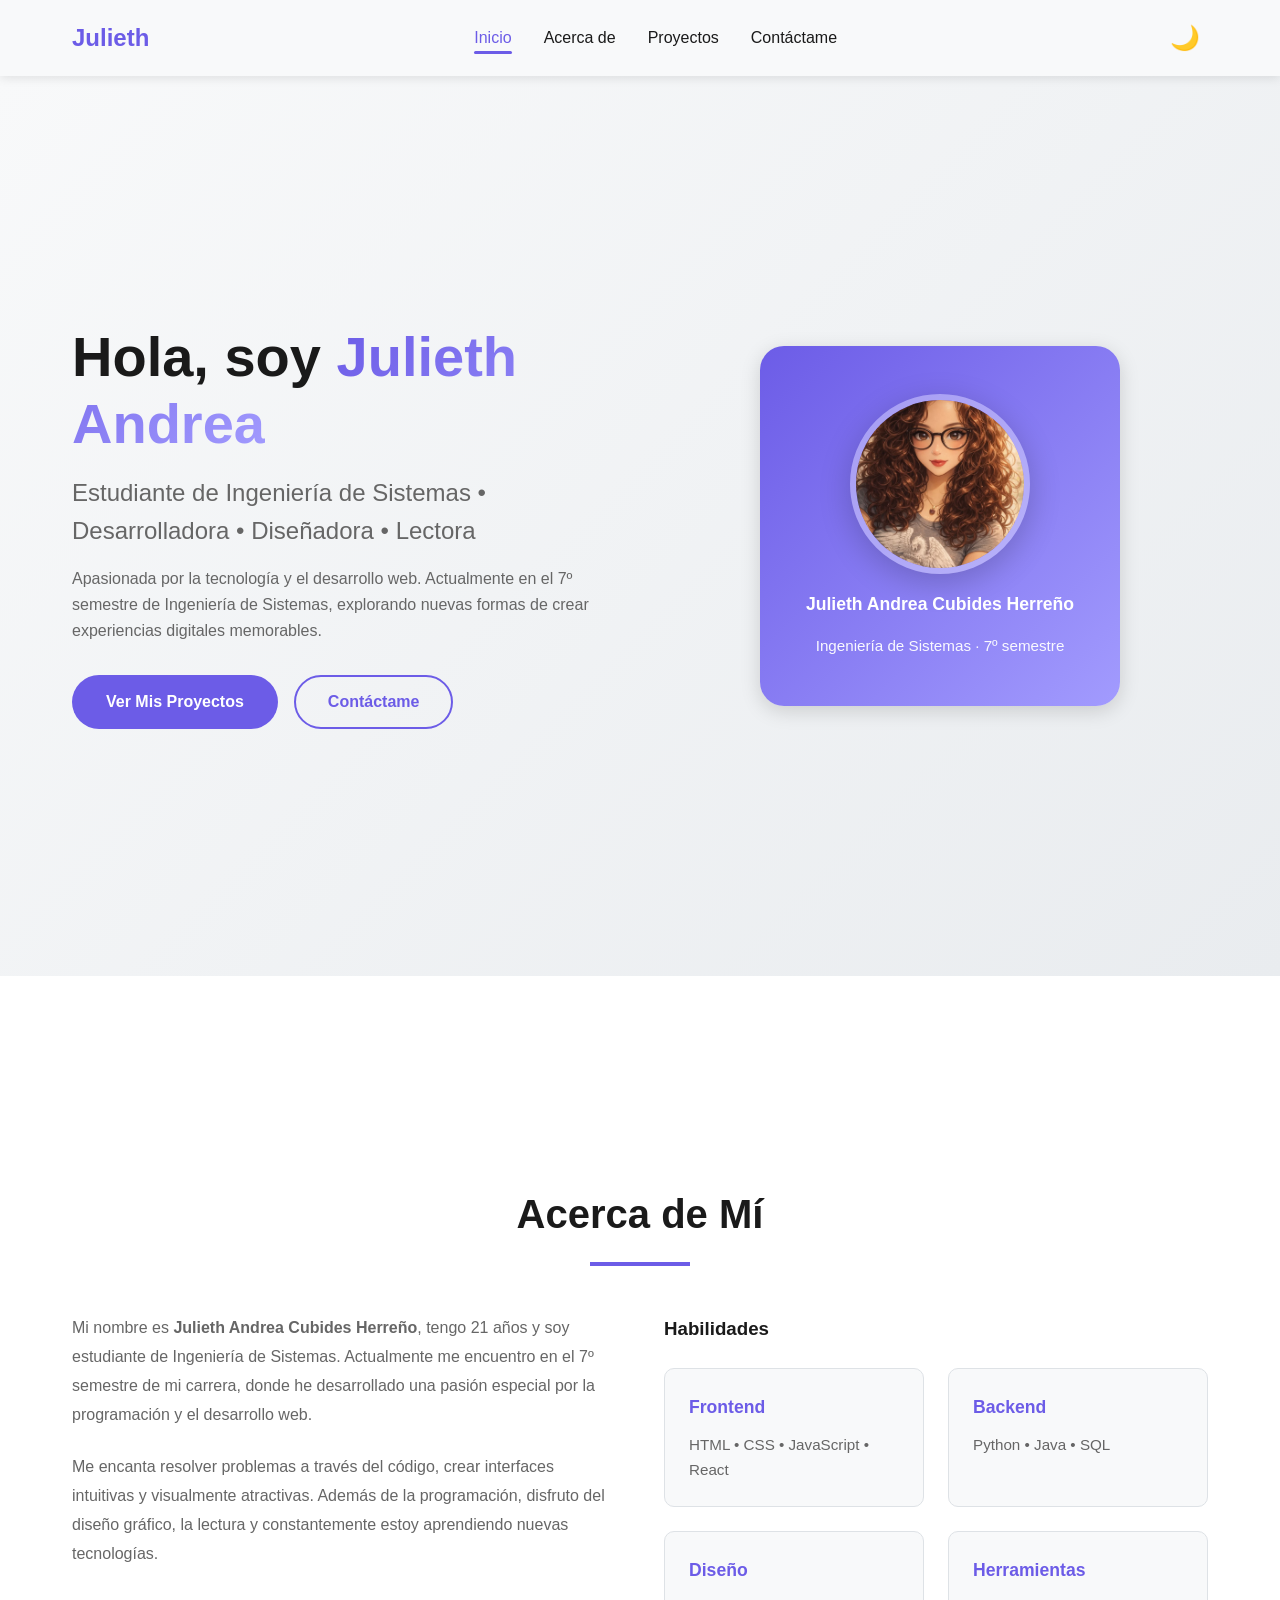
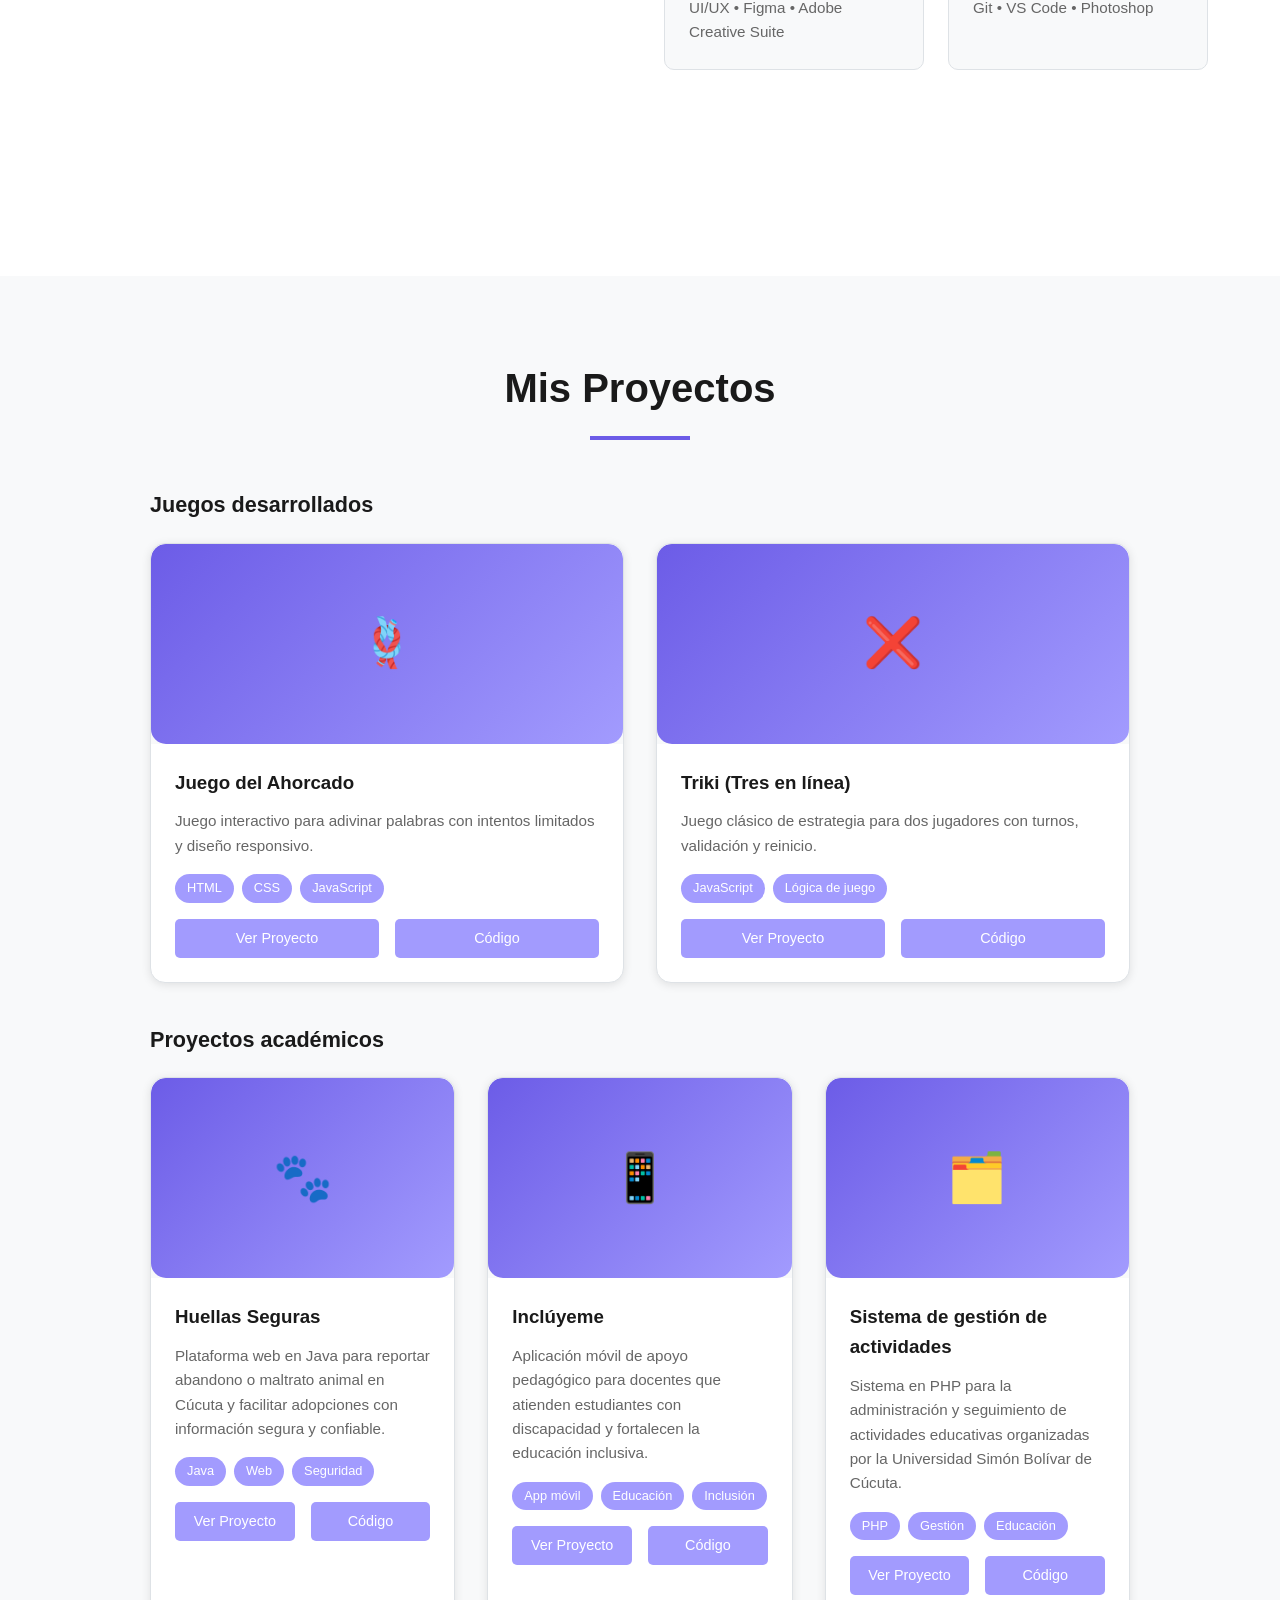
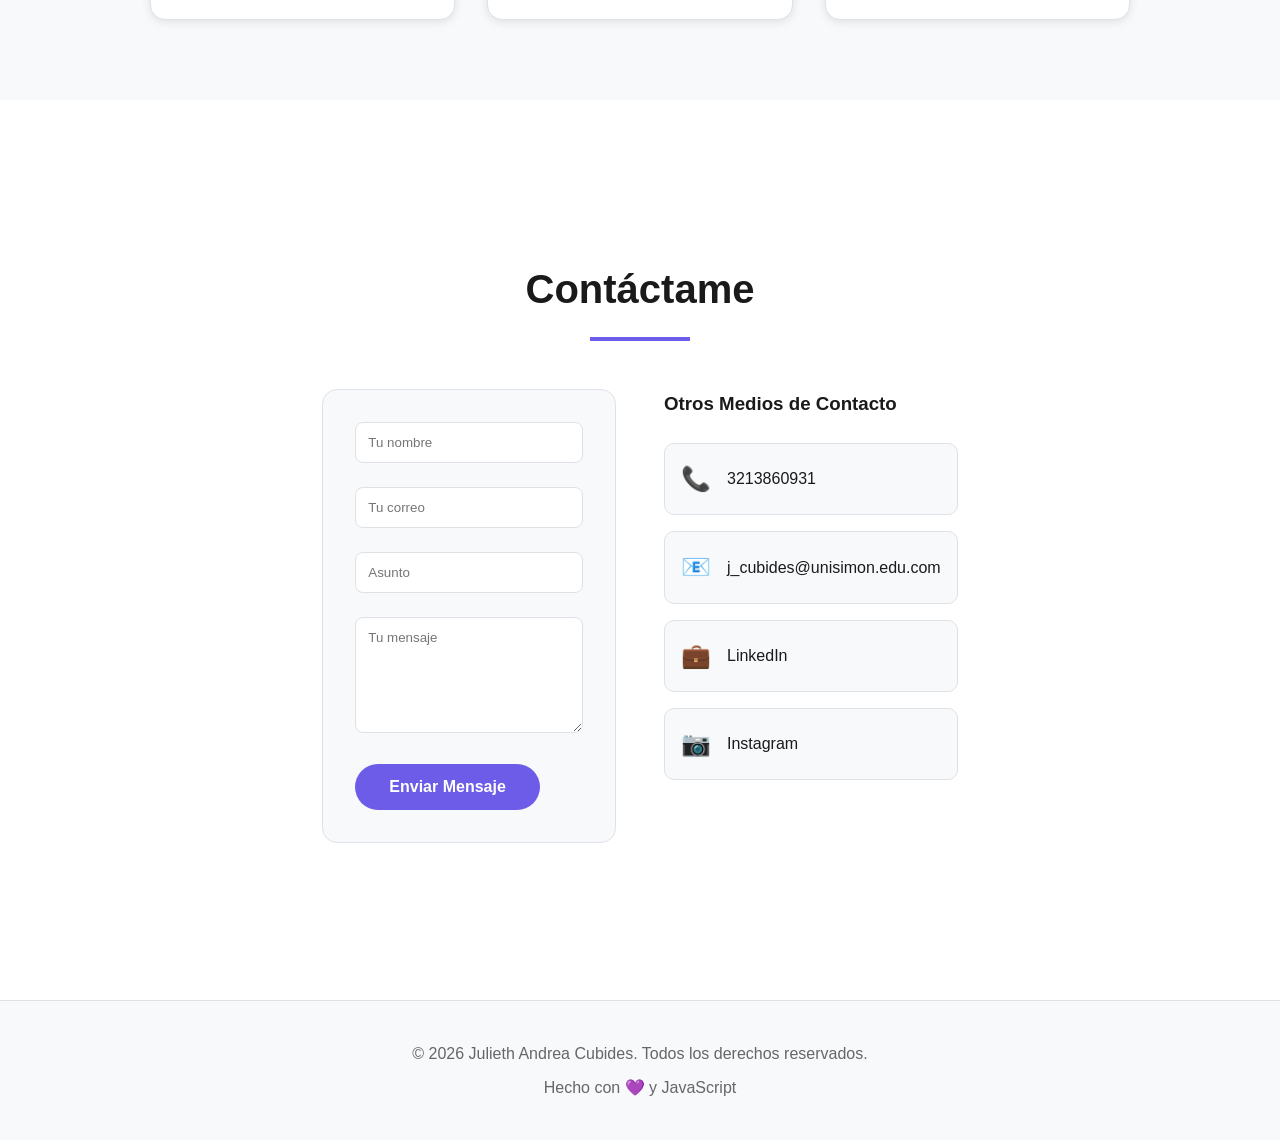
==== index.html @ 0186a86f "Primer commit: Portfolio Julieth Andrea Cubides" ====
<!DOCTYPE html>
<html lang="es">
<head>
    <meta charset="UTF-8">
    <meta name="viewport" content="width=device-width, initial-scale=1.0">
    <title>Julieth Andrea Cubides - Ingeniería de Sistemas</title>
    <link rel="stylesheet" href="css/styles.css">
</head>
<body>
    <!-- Navbar -->
    <nav class="navbar">
        <div class="nav-container">
            <div class="nav-brand">Julieth</div>
            <ul class="nav-menu">
                <li><a href="#home" class="nav-link active" data-section="home">Inicio</a></li>
                <li><a href="#about" class="nav-link" data-section="about">Acerca de</a></li>
                <li><a href="#projects" class="nav-link" data-section="projects">Proyectos</a></li>
                <li><a href="#contact" class="nav-link" data-section="contact">Contáctame</a></li>
            </ul>
            <button class="theme-toggle" id="themeToggle" title="Cambiar tema">
                <span class="theme-icon">🌙</span>
            </button>
            <button class="hamburger" id="hamburger">
                <span></span>
                <span></span>
                <span></span>
            </button>
        </div>
    </nav>

    <!-- Home Section -->
    <section id="home" class="section hero">
        <div class="container">
            <div class="hero-content">
                <div class="hero-text">
                    <h1 class="hero-title">Hola, soy <span class="highlight">Julieth Andrea</span></h1>
                    <p class="hero-subtitle">Estudiante de Ingeniería de Sistemas • Desarrolladora • Diseñadora • Lectora</p>
                    <p class="hero-description">
                        Apasionada por la tecnología y el desarrollo web. Actualmente en el 7º semestre de Ingeniería de Sistemas, 
                        explorando nuevas formas de crear experiencias digitales memorables.
                    </p>
                    <div class="hero-buttons">
                        <a href="#projects" class="btn btn-primary">Ver Mis Proyectos</a>
                        <a href="#contact" class="btn btn-secondary">Contáctame</a>
                    </div>
                </div>
                <div class="hero-image">
                    <div class="profile-card">
                        <img src="assets/profile.jpeg" alt="Julieth Andrea Cubides" class="profile-photo">
                        <p class="profile-name">Julieth Andrea Cubides Herreño</p>
                        <p class="profile-role">Ingeniería de Sistemas · 7º semestre</p>
                    </div>
                </div>
            </div>
        </div>
    </section>

    <!-- About Section -->
    <section id="about" class="section about">
        <div class="container">
            <h2 class="section-title">Acerca de Mí</h2>
            <div class="about-content">
                <div class="about-text">
                    <p>
                        Mi nombre es <strong>Julieth Andrea Cubides Herreño</strong>, tengo 21 años y soy estudiante 
                        de Ingeniería de Sistemas. Actualmente me encuentro en el 7º semestre de mi carrera, 
                        donde he desarrollado una pasión especial por la programación y el desarrollo web.
                    </p>
                    <p>
                        Me encanta resolver problemas a través del código, crear interfaces intuitivas y visualmente 
                        atractivas. Además de la programación, disfruto del diseño gráfico, la lectura y constantemente 
                        estoy aprendiendo nuevas tecnologías.
                    </p>
                </div>
                <div class="skills">
                    <h3>Habilidades</h3>
                    <div class="skills-grid">
                        <div class="skill-card">
                            <h4>Frontend</h4>
                            <p>HTML • CSS • JavaScript • React</p>
                        </div>
                        <div class="skill-card">
                            <h4>Backend</h4>
                            <p>Python • Java • SQL</p>
                        </div>
                        <div class="skill-card">
                            <h4>Diseño</h4>
                            <p>UI/UX • Figma • Adobe Creative Suite</p>
                        </div>
                        <div class="skill-card">
                            <h4>Herramientas</h4>
                            <p>Git • VS Code • Photoshop</p>
                        </div>
                    </div>
                </div>
            </div>
        </div>
    </section>

    <!-- Projects Section -->
    <section id="projects" class="section projects">
        <div class="container">
            <h2 class="section-title">Mis Proyectos</h2>
            <div class="project-category-title">Juegos desarrollados</div>
            <div class="projects-grid">
                <div class="project-card">
                    <div class="project-image">
                        <div class="project-placeholder">🪢</div>
                    </div>
                    <div class="project-content">
                        <h3>Juego del Ahorcado</h3>
                        <p>Juego interactivo para adivinar palabras con intentos limitados y diseño responsivo.</p>
                        <div class="project-tags">
                            <span class="tag">HTML</span>
                            <span class="tag">CSS</span>
                            <span class="tag">JavaScript</span>
                        </div>
                        <div class="project-links">
                            <a href="#" class="link-btn">Ver Proyecto</a>
                            <a href="#" class="link-btn">Código</a>
                        </div>
                    </div>
                </div>

                <div class="project-card">
                    <div class="project-image">
                        <div class="project-placeholder">❌</div>
                    </div>
                    <div class="project-content">
                        <h3>Triki (Tres en línea)</h3>
                        <p>Juego clásico de estrategia para dos jugadores con turnos, validación y reinicio.</p>
                        <div class="project-tags">
                            <span class="tag">JavaScript</span>
                            <span class="tag">Lógica de juego</span>
                        </div>
                        <div class="project-links">
                            <a href="#" class="link-btn">Ver Proyecto</a>
                            <a href="#" class="link-btn">Código</a>
                        </div>
                    </div>
                </div>
            </div>

            <div class="project-category-title">Proyectos académicos</div>
            <div class="projects-grid projects-grid-secondary">
                <div class="project-card project-card-wide">
                    <div class="project-image">
                        <div class="project-placeholder">🐾</div>
                    </div>
                    <div class="project-content">
                        <h3>Huellas Seguras</h3>
                        <p>Plataforma web en Java para reportar abandono o maltrato animal en Cúcuta y facilitar adopciones con información segura y confiable.</p>
                        <div class="project-tags">
                            <span class="tag">Java</span>
                            <span class="tag">Web</span>
                            <span class="tag">Seguridad</span>
                        </div>
                        <div class="project-links">
                            <a href="#" class="link-btn">Ver Proyecto</a>
                            <a href="#" class="link-btn">Código</a>
                        </div>
                    </div>
                </div>

                <div class="project-card project-card-wide">
                    <div class="project-image">
                        <div class="project-placeholder">📱</div>
                    </div>
                    <div class="project-content">
                        <h3>Inclúyeme</h3>
                        <p>Aplicación móvil de apoyo pedagógico para docentes que atienden estudiantes con discapacidad y fortalecen la educación inclusiva.</p>
                        <div class="project-tags">
                            <span class="tag">App móvil</span>
                            <span class="tag">Educación</span>
                            <span class="tag">Inclusión</span>
                        </div>
                        <div class="project-links">
                            <a href="#" class="link-btn">Ver Proyecto</a>
                            <a href="#" class="link-btn">Código</a>
                        </div>
                    </div>
                </div>

                <div class="project-card project-card-wide">
                    <div class="project-image">
                        <div class="project-placeholder">🗂️</div>
                    </div>
                    <div class="project-content">
                        <h3>Sistema de gestión de actividades</h3>
                        <p>Sistema en PHP para la administración y seguimiento de actividades educativas organizadas por la Universidad Simón Bolívar de Cúcuta.</p>
                        <div class="project-tags">
                            <span class="tag">PHP</span>
                            <span class="tag">Gestión</span>
                            <span class="tag">Educación</span>
                        </div>
                        <div class="project-links">
                            <a href="#" class="link-btn">Ver Proyecto</a>
                            <a href="#" class="link-btn">Código</a>
                        </div>
                    </div>
                </div>
            </div>
        </div>
    </section>

    <!-- Contact Section -->
    <section id="contact" class="section contact">
        <div class="container">
            <h2 class="section-title">Contáctame</h2>
            <div class="contact-content">
                <div class="contact-form">
                    <form id="contactForm">
                        <div class="form-group">
                            <input type="text" id="name" placeholder="Tu nombre" required>
                        </div>
                        <div class="form-group">
                            <input type="email" id="email" placeholder="Tu correo" required>
                        </div>
                        <div class="form-group">
                            <input type="text" id="subject" placeholder="Asunto" required>
                        </div>
                        <div class="form-group">
                            <textarea id="message" rows="6" placeholder="Tu mensaje" required></textarea>
                        </div>
                        <button type="submit" class="btn btn-primary">Enviar Mensaje</button>
                    </form>
                </div>
                <div class="contact-info">
                    <h3>Otros Medios de Contacto</h3>
                    <div class="contact-links">
                        <a href="tel:+573213860931" class="contact-link">
                            <span class="icon">📞</span>
                            <span>3213860931</span>
                        </a>
                        <a href="mailto:j_cubides@unisimon.edu.com" class="contact-link">
                            <span class="icon">📧</span>
                            <span>j_cubides@unisimon.edu.com</span>
                        </a>
                        <a href="https://www.linkedin.com" target="_blank" rel="noopener noreferrer" class="contact-link">
                            <span class="icon">💼</span>
                            <span>LinkedIn</span>
                        </a>
                        <a href="https://www.instagram.com" target="_blank" rel="noopener noreferrer" class="contact-link">
                            <span class="icon">📷</span>
                            <span>Instagram</span>
                        </a>
                    </div>
                </div>
            </div>
        </div>
    </section>

    <!-- Footer -->
    <footer class="footer">
        <div class="container">
            <p>&copy; 2026 Julieth Andrea Cubides. Todos los derechos reservados.</p>
            <p>Hecho con 💜 y JavaScript</p>
        </div>
    </footer>

    <script src="js/theme.js"></script>
    <script src="js/script.js"></script>
</body>
</html>
---- css/styles.css ----
/* ========== Variables CSS ========== */
:root {
    /* Colores Light Mode */
    --bg-primary: #ffffff;
    --bg-secondary: #f8f9fa;
    --bg-tertiary: #e9ecef;
    --text-primary: #1a1a1a;
    --text-secondary: #666666;
    --text-tertiary: #999999;
    --accent-color: #6c5ce7;
    --accent-light: #a29bfe;
    --accent-dark: #5f3dc4;
    --border-color: #dee2e6;
    --shadow: 0 2px 10px rgba(0, 0, 0, 0.1);
    --shadow-lg: 0 5px 20px rgba(0, 0, 0, 0.15);
    --transition: all 0.3s ease;
}

/* Dark Mode */
body.dark-theme {
    --bg-primary: #1a1a2e;
    --bg-secondary: #16213e;
    --bg-tertiary: #0f3460;
    --text-primary: #ffffff;
    --text-secondary: #b0b0b0;
    --text-tertiary: #808080;
    --border-color: #2d3561;
    --shadow: 0 2px 10px rgba(0, 0, 0, 0.3);
    --shadow-lg: 0 5px 20px rgba(0, 0, 0, 0.4);
}

/* ========== Reset y Base ========== */
* {
    margin: 0;
    padding: 0;
    box-sizing: border-box;
}

html {
    scroll-behavior: smooth;
}

body {
    font-family: 'Segoe UI', Tahoma, Geneva, Verdana, sans-serif;
    background-color: var(--bg-primary);
    color: var(--text-primary);
    transition: var(--transition);
    line-height: 1.6;
}

/* ========== Navbar ========== */
.navbar {
    background-color: var(--bg-secondary);
    box-shadow: var(--shadow);
    position: sticky;
    top: 0;
    z-index: 100;
    transition: var(--transition);
}

.nav-container {
    max-width: 1200px;
    margin: 0 auto;
    padding: 1rem 2rem;
    display: flex;
    justify-content: space-between;
    align-items: center;
}

.nav-brand {
    font-size: 1.5rem;
    font-weight: bold;
    color: var(--accent-color);
    cursor: pointer;
}

.nav-menu {
    display: flex;
    list-style: none;
    gap: 2rem;
}

.nav-link {
    text-decoration: none;
    color: var(--text-primary);
    transition: color 0.3s ease;
    position: relative;
}

.nav-link:hover,
.nav-link.active {
    color: var(--accent-color);
}

.nav-link.active::after {
    content: '';
    position: absolute;
    bottom: -8px;
    left: 0;
    right: 0;
    height: 3px;
    background-color: var(--accent-color);
    border-radius: 2px;
}

/* Theme Toggle */
.theme-toggle {
    background: none;
    border: none;
    font-size: 1.5rem;
    cursor: pointer;
    padding: 0.5rem;
    border-radius: 50%;
    transition: var(--transition);
}

.theme-toggle:hover {
    background-color: var(--bg-tertiary);
}

/* Hamburger Menu */
.hamburger {
    display: none;
    flex-direction: column;
    background: none;
    border: none;
    cursor: pointer;
}

.hamburger span {
    width: 25px;
    height: 3px;
    background-color: var(--text-primary);
    margin: 5px 0;
    transition: var(--transition);
    border-radius: 2px;
}

.hamburger.active span:nth-child(1) {
    transform: rotate(45deg) translate(10px, 10px);
}

.hamburger.active span:nth-child(2) {
    opacity: 0;
}

.hamburger.active span:nth-child(3) {
    transform: rotate(-45deg) translate(8px, -8px);
}

/* ========== Contenedor Principal ========== */
.container {
    max-width: 1200px;
    margin: 0 auto;
    padding: 0 2rem;
}

/* ========== Secciones ========== */
.section {
    padding: 5rem 0;
    min-height: 100vh;
    display: flex;
    align-items: center;
    transition: var(--transition);
}

/* Hero Section */
.hero {
    background: linear-gradient(135deg, var(--bg-secondary) 0%, var(--bg-tertiary) 100%);
}

.hero-content {
    display: grid;
    grid-template-columns: 1fr 1fr;
    gap: 4rem;
    align-items: center;
}

.hero-title {
    font-size: 3.5rem;
    font-weight: 700;
    margin-bottom: 1rem;
    line-height: 1.2;
}

.hero-title .highlight {
    color: var(--accent-color);
    background: linear-gradient(135deg, var(--accent-color), var(--accent-light));
    -webkit-background-clip: text;
    -webkit-text-fill-color: transparent;
    background-clip: text;
}

.hero-subtitle {
    font-size: 1.5rem;
    color: var(--text-secondary);
    margin-bottom: 1rem;
    font-weight: 500;
}

.hero-description {
    color: var(--text-secondary);
    margin-bottom: 2rem;
    font-size: 1rem;
}

.hero-buttons {
    display: flex;
    gap: 1rem;
    flex-wrap: wrap;
}

.btn {
    padding: 0.75rem 2rem;
    border-radius: 50px;
    text-decoration: none;
    font-weight: 600;
    transition: var(--transition);
    border: 2px solid transparent;
    cursor: pointer;
    font-size: 1rem;
    display: inline-block;
}

.btn-primary {
    background-color: var(--accent-color);
    color: white;
}

.btn-primary:hover {
    background-color: var(--accent-dark);
    transform: translateY(-2px);
    box-shadow: var(--shadow-lg);
}

.btn-secondary {
    background-color: transparent;
    color: var(--accent-color);
    border-color: var(--accent-color);
}

.btn-secondary:hover {
    background-color: var(--accent-color);
    color: white;
    transform: translateY(-2px);
}

.profile-placeholder,
.project-placeholder {
    width: 100%;
    height: 300px;
    background: linear-gradient(135deg, var(--accent-color), var(--accent-light));
    border-radius: 15px;
    display: flex;
    align-items: center;
    justify-content: center;
    font-size: 5rem;
}

.profile-card {
    width: 100%;
    max-width: 360px;
    min-height: 360px;
    margin: 0 auto;
    padding: 2rem;
    border-radius: 24px;
    background: linear-gradient(135deg, var(--accent-color), var(--accent-light));
    box-shadow: var(--shadow-lg);
    display: flex;
    flex-direction: column;
    align-items: center;
    justify-content: center;
    gap: 1rem;
    text-align: center;
    color: white;
}

.profile-photo {
    width: 180px;
    height: 180px;
    border-radius: 50%;
    border: 6px solid rgba(255, 255, 255, 0.35);
    object-fit: cover;
    box-shadow: 0 8px 32px rgba(0, 0, 0, 0.2);
}

.profile-name {
    font-size: 1.1rem;
    font-weight: 700;
}

.profile-role {
    font-size: 0.95rem;
    opacity: 0.95;
}

.hero-image {
    display: flex;
    justify-content: center;
}

/* About Section */
.about {
    background-color: var(--bg-primary);
}

.about-content {
    display: grid;
    grid-template-columns: 1fr 1fr;
    gap: 3rem;
}

.about-text p {
    margin-bottom: 1.5rem;
    color: var(--text-secondary);
    font-size: 1rem;
    line-height: 1.8;
}

.skills-grid {
    display: grid;
    grid-template-columns: 1fr 1fr;
    gap: 1.5rem;
    margin-top: 1.5rem;
}

.skill-card {
    background-color: var(--bg-secondary);
    padding: 1.5rem;
    border-radius: 10px;
    transition: var(--transition);
    border: 1px solid var(--border-color);
}

.skill-card:hover {
    transform: translateY(-5px);
    box-shadow: var(--shadow-lg);
    border-color: var(--accent-color);
}

.skill-card h4 {
    color: var(--accent-color);
    margin-bottom: 0.75rem;
    font-size: 1.1rem;
}

.skill-card p {
    color: var(--text-secondary);
    font-size: 0.95rem;
}

/* Projects Section */
.projects {
    background-color: var(--bg-secondary);
}

.section-title {
    font-size: 2.5rem;
    font-weight: 700;
    text-align: center;
    margin-bottom: 3rem;
    color: var(--text-primary);
}

.section-title::after {
    content: '';
    display: block;
    width: 100px;
    height: 4px;
    background-color: var(--accent-color);
    margin: 1rem auto 0;
}

.projects-grid {
    display: grid;
    grid-template-columns: repeat(auto-fit, minmax(280px, 1fr));
    gap: 2rem;
}

.projects-grid-secondary {
    margin-top: 1rem;
}

.project-category-title {
    font-size: 1.35rem;
    font-weight: 700;
    color: var(--text-primary);
    margin: 2.5rem 0 1.25rem;
    text-align: left;
}

.project-card {
    background-color: var(--bg-primary);
    border-radius: 15px;
    overflow: hidden;
    box-shadow: var(--shadow);
    transition: var(--transition);
    border: 1px solid var(--border-color);
}

.project-card:hover {
    transform: translateY(-10px);
    box-shadow: var(--shadow-lg);
}

.project-card-wide {
    min-height: 100%;
}

.project-image {
    height: 200px;
    background-color: var(--bg-secondary);
    display: flex;
    align-items: center;
    justify-content: center;
}

.project-placeholder {
    width: 100%;
    height: 100%;
    font-size: 3rem;
}

.project-content {
    padding: 1.5rem;
}

.project-content h3 {
    color: var(--text-primary);
    margin-bottom: 0.75rem;
}

.project-content p {
    color: var(--text-secondary);
    margin-bottom: 1rem;
    font-size: 0.95rem;
}

.project-tags {
    display: flex;
    flex-wrap: wrap;
    gap: 0.5rem;
    margin-bottom: 1rem;
}

.tag {
    background-color: var(--accent-light);
    color: white;
    padding: 0.25rem 0.75rem;
    border-radius: 20px;
    font-size: 0.8rem;
}

body.dark-theme .tag {
    background-color: var(--accent-color);
}

.project-links {
    display: flex;
    gap: 1rem;
}

.link-btn {
    flex: 1;
    padding: 0.5rem 1rem;
    text-align: center;
    border-radius: 5px;
    text-decoration: none;
    font-size: 0.9rem;
    transition: var(--transition);
    background-color: var(--accent-light);
    color: white;
}

.link-btn:hover {
    background-color: var(--accent-color);
}

/* Contact Section */
.contact {
    background-color: var(--bg-primary);
}

.contact-content {
    display: grid;
    grid-template-columns: 1fr 1fr;
    gap: 3rem;
}

.contact-form {
    background-color: var(--bg-secondary);
    padding: 2rem;
    border-radius: 15px;
    border: 1px solid var(--border-color);
}

.form-group {
    margin-bottom: 1.5rem;
}

.form-group input,
.form-group textarea {
    width: 100%;
    padding: 0.75rem;
    border: 1px solid var(--border-color);
    border-radius: 8px;
    background-color: var(--bg-primary);
    color: var(--text-primary);
    font-family: inherit;
    transition: var(--transition);
}

.form-group input:focus,
.form-group textarea:focus {
    outline: none;
    border-color: var(--accent-color);
    box-shadow: 0 0 0 3px rgba(108, 92, 231, 0.1);
}

.contact-info h3 {
    color: var(--text-primary);
    margin-bottom: 1.5rem;
}

.contact-links {
    display: flex;
    flex-direction: column;
    gap: 1rem;
}

.contact-link {
    display: flex;
    align-items: center;
    gap: 1rem;
    padding: 1rem;
    background-color: var(--bg-secondary);
    border-radius: 10px;
    text-decoration: none;
    color: var(--text-primary);
    transition: var(--transition);
    border: 1px solid var(--border-color);
}

.contact-link:hover {
    background-color: var(--accent-light);
    color: white;
    transform: translateX(10px);
}

.contact-link .icon {
    font-size: 1.5rem;
}

/* Footer */
.footer {
    background-color: var(--bg-secondary);
    padding: 2rem;
    text-align: center;
    border-top: 1px solid var(--border-color);
}

.footer p {
    color: var(--text-secondary);
    margin: 0.5rem 0;
}

/* ========== Media Queries - Responsive Design ========== */

/* Tablets */
@media (max-width: 768px) {
    .hamburger {
        display: flex;
    }

    .nav-menu {
        display: none;
    }

    .nav-menu.active {
        display: flex;
        flex-direction: column;
        position: absolute;
        top: 70px;
        left: 0;
        right: 0;
        background-color: var(--bg-secondary);
        padding: 1rem;
        gap: 1rem;
    }

    .hero-title {
        font-size: 2.5rem;
    }

    .hero-subtitle {
        font-size: 1.25rem;
    }

    .hero-content {
        grid-template-columns: 1fr;
        gap: 2rem;
    }

    .profile-card {
        min-height: 320px;
    }

    .about-content {
        grid-template-columns: 1fr;
        gap: 2rem;
    }

    .skills-grid {
        grid-template-columns: 1fr;
    }

    .contact-content {
        grid-template-columns: 1fr;
        gap: 2rem;
    }

    .project-category-title {
        text-align: center;
    }

    .hero-buttons {
        flex-direction: column;
    }

    .btn {
        width: 100%;
        text-align: center;
    }

    .section {
        padding: 3rem 0;
        min-height: auto;
    }

    .hero {
        min-height: auto;
        padding: 3rem 0;
    }
}

/* Móviles */
@media (max-width: 480px) {
    .nav-container {
        padding: 1rem;
    }

    .nav-brand {
        font-size: 1.25rem;
    }

    .theme-toggle {
        font-size: 1.25rem;
    }

    .hero-title {
        font-size: 2rem;
    }

    .hero-subtitle {
        font-size: 1rem;
    }

    .hero-description {
        font-size: 0.95rem;
    }

    .section-title {
        font-size: 2rem;
    }

    .projects-grid {
        grid-template-columns: 1fr;
    }

    .project-links {
        flex-direction: column;
    }

    .link-btn {
        width: 100%;
    }

    .contact-link {
        flex-direction: column;
        text-align: center;
    }

    .profile-card {
        padding: 1.5rem;
    }

    .profile-photo {
        width: 150px;
        height: 150px;
    }

    .container {
        padding: 0 1rem;
    }

    .contact-form {
        padding: 1rem;
    }

    .profile-placeholder,
    .project-placeholder {
        height: 200px;
        font-size: 3rem;
    }
}

/* ========== Animaciones ========== */
@keyframes fadeInUp {
    from {
        opacity: 0;
        transform: translateY(30px);
    }
    to {
        opacity: 1;
        transform: translateY(0);
    }
}

@keyframes slideInLeft {
    from {
        opacity: 0;
        transform: translateX(-30px);
    }
    to {
        opacity: 1;
        transform: translateX(0);
    }
}

.section {
    animation: fadeInUp 0.6s ease-out;
}

/* ========== Scrollbar Personalizado ========== */
::-webkit-scrollbar {
    width: 10px;
}

::-webkit-scrollbar-track {
    background: var(--bg-secondary);
}

::-webkit-scrollbar-thumb {
    background: var(--accent-color);
    border-radius: 10px;
}

::-webkit-scrollbar-thumb:hover {
    background: var(--accent-dark);
}
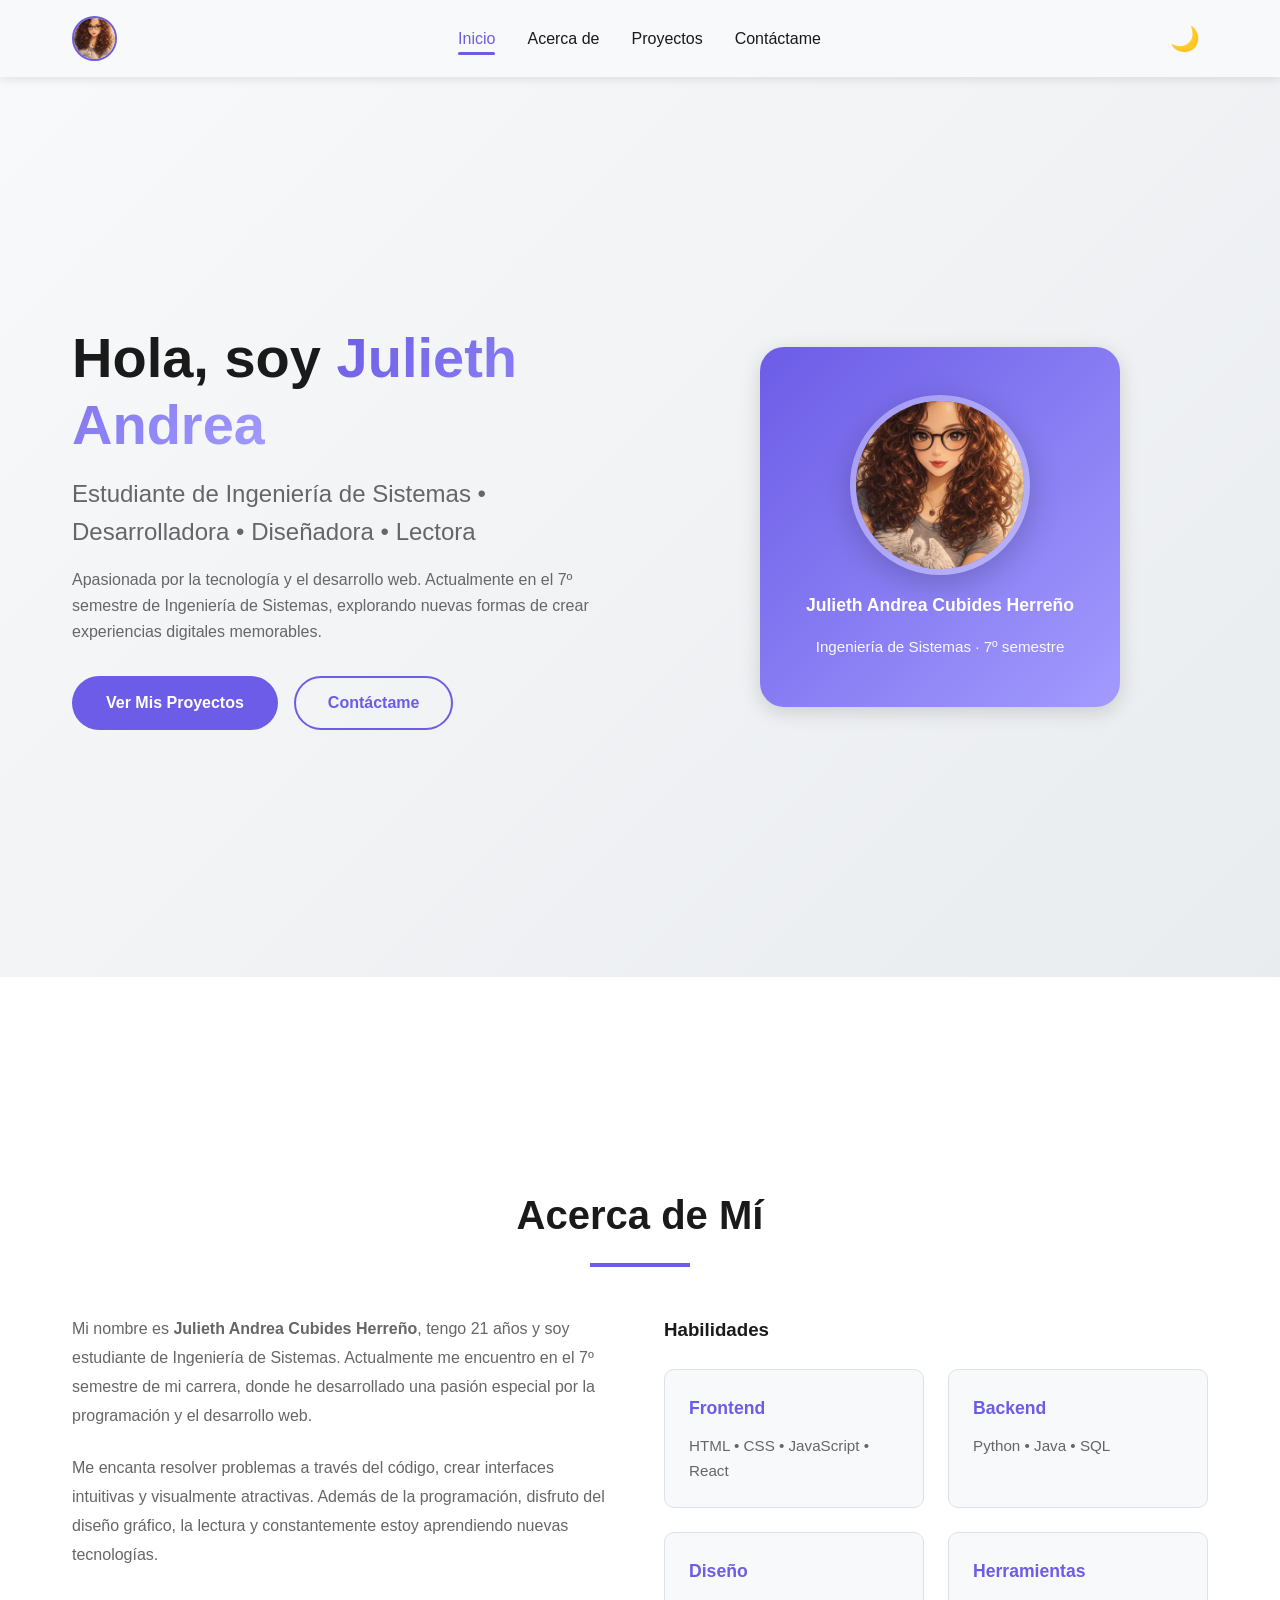
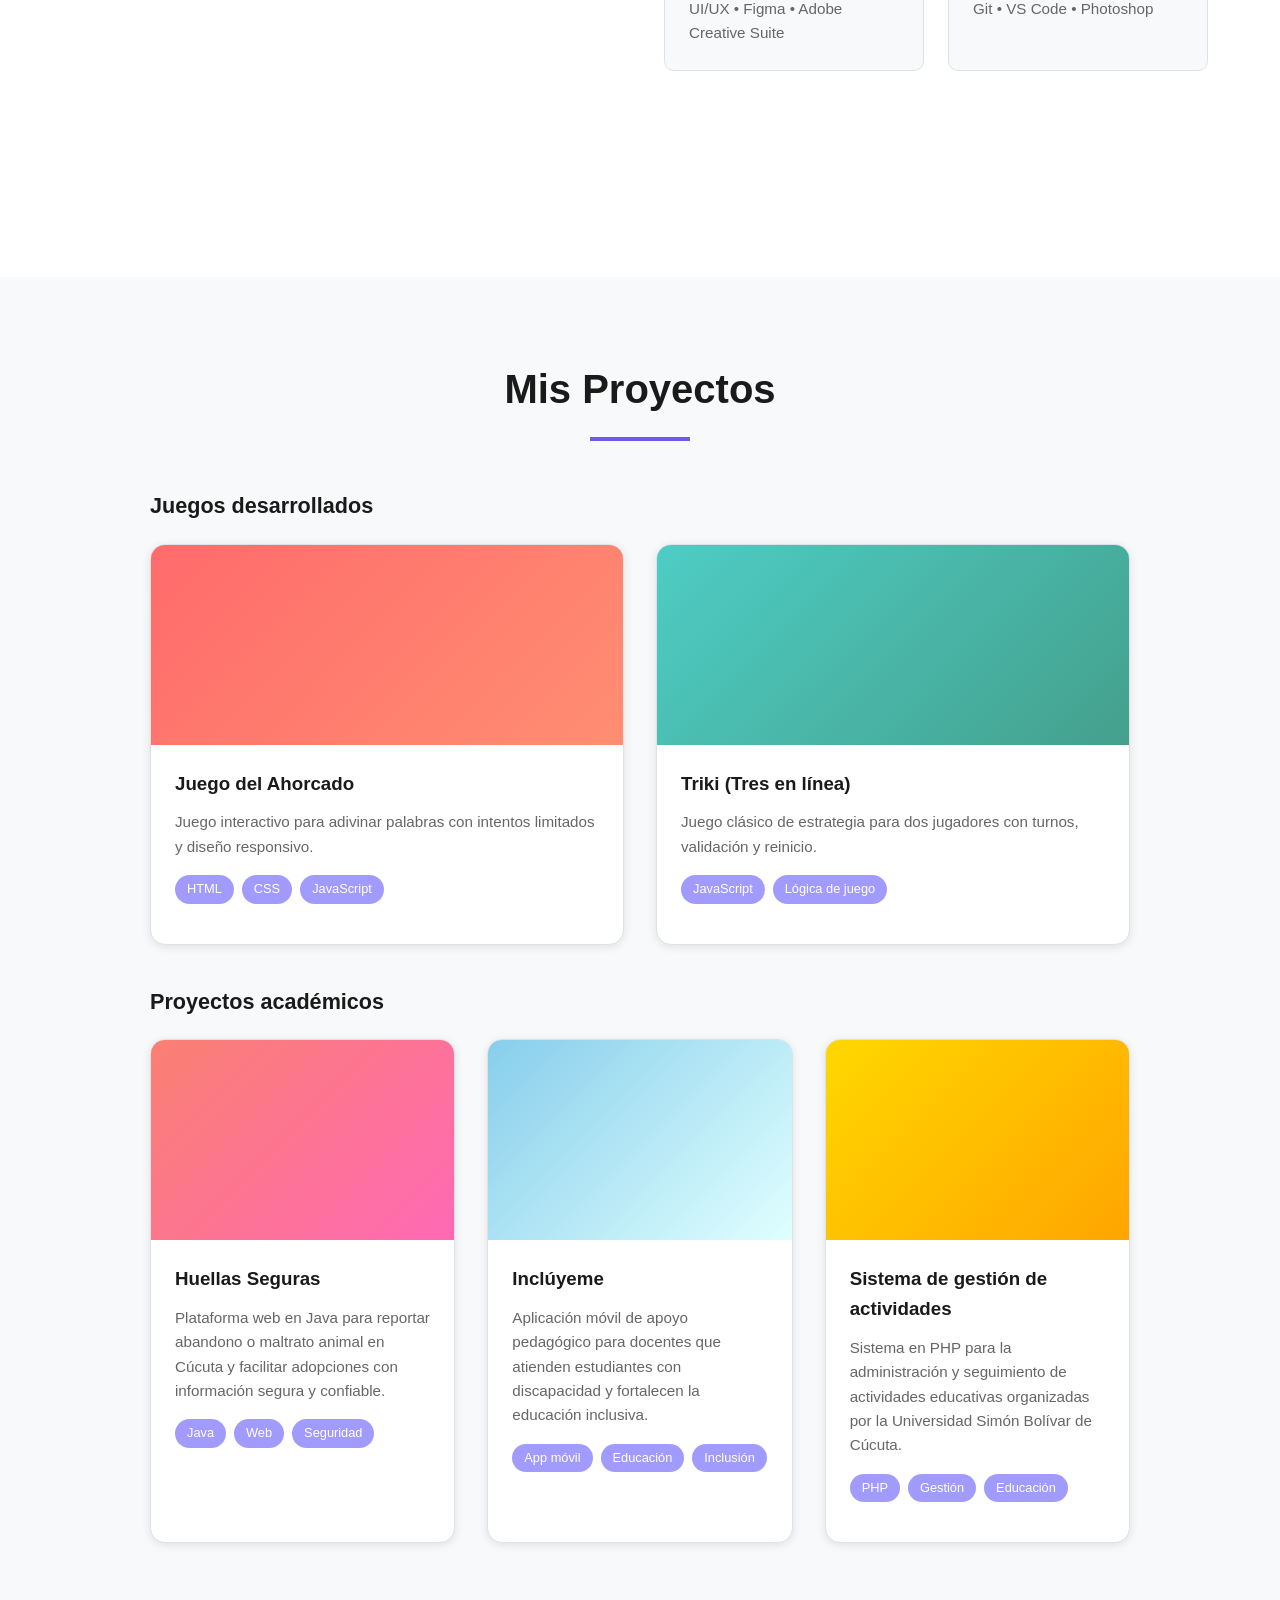
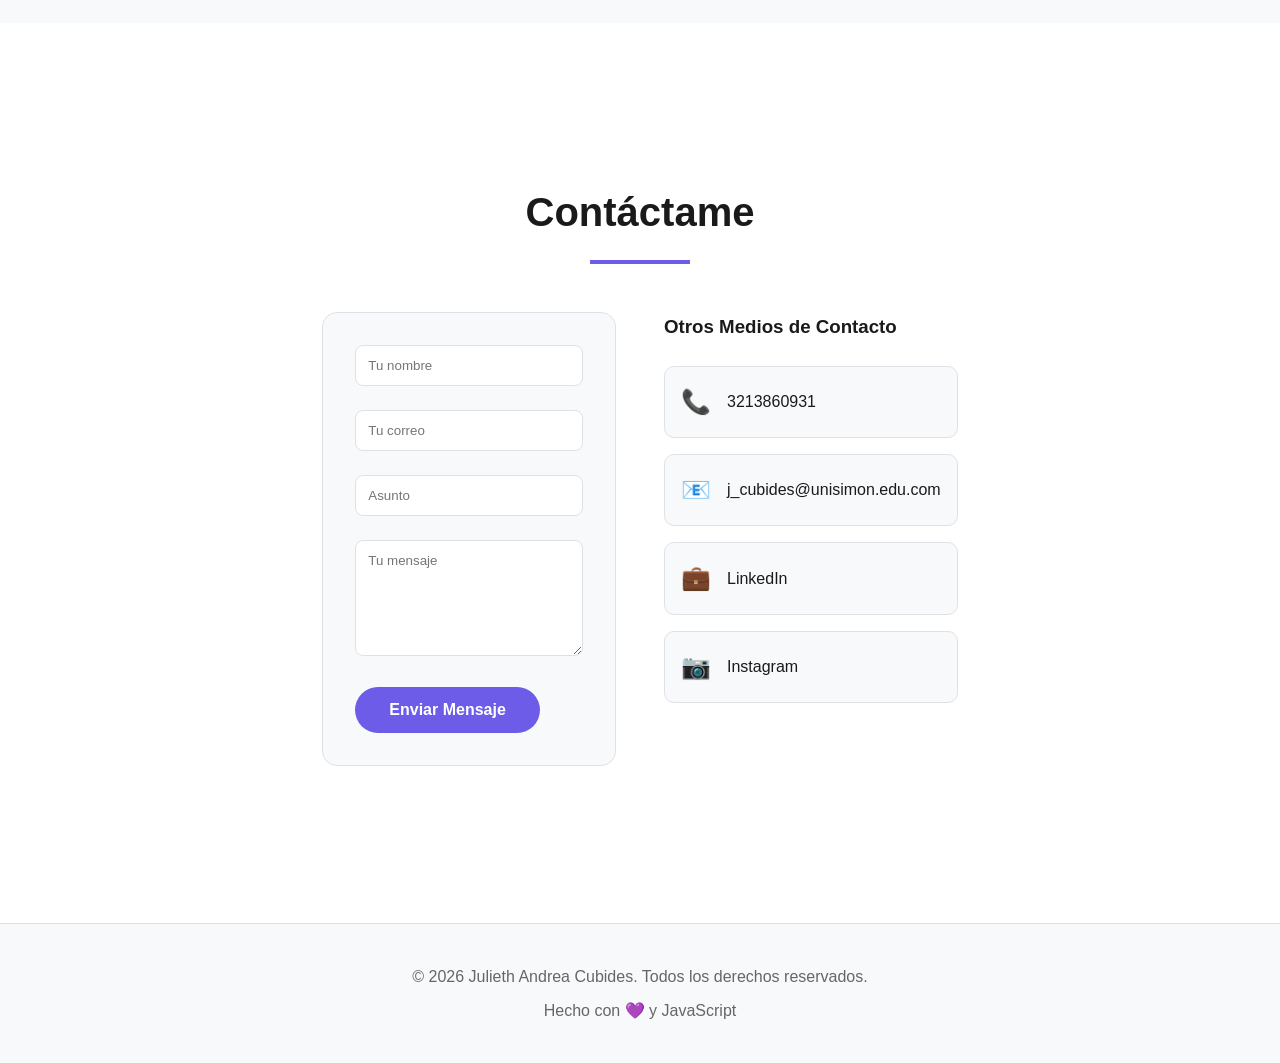
==== commit 5e7568a5: "Remover botones de proyectos y agregar gradientes bonitos" ====
--- a/index.html
+++ b/index.html
@@ -10,7 +10,7 @@
     <!-- Navbar -->
     <nav class="navbar">
         <div class="nav-container">
-            <div class="nav-brand">Julieth</div>
+            <img src="assets/profile.jpeg" alt="Julieth" class="nav-brand-logo">
             <ul class="nav-menu">
                 <li><a href="#home" class="nav-link active" data-section="home">Inicio</a></li>
                 <li><a href="#about" class="nav-link" data-section="about">Acerca de</a></li>
@@ -103,10 +103,8 @@
             <h2 class="section-title">Mis Proyectos</h2>
             <div class="project-category-title">Juegos desarrollados</div>
             <div class="projects-grid">
-                <div class="project-card">
-                    <div class="project-image">
-                        <div class="project-placeholder">🪢</div>
-                    </div>
+                <div class="project-card project-card-game">
+                    <div class="project-image project-image-game-1"></div>
                     <div class="project-content">
                         <h3>Juego del Ahorcado</h3>
                         <p>Juego interactivo para adivinar palabras con intentos limitados y diseño responsivo.</p>
@@ -115,27 +113,17 @@
                             <span class="tag">CSS</span>
                             <span class="tag">JavaScript</span>
                         </div>
-                        <div class="project-links">
-                            <a href="#" class="link-btn">Ver Proyecto</a>
-                            <a href="#" class="link-btn">Código</a>
-                        </div>
-                    </div>
-                </div>
-
-                <div class="project-card">
-                    <div class="project-image">
-                        <div class="project-placeholder">❌</div>
-                    </div>
+                    </div>
+                </div>
+
+                <div class="project-card project-card-game">
+                    <div class="project-image project-image-game-2"></div>
                     <div class="project-content">
                         <h3>Triki (Tres en línea)</h3>
                         <p>Juego clásico de estrategia para dos jugadores con turnos, validación y reinicio.</p>
                         <div class="project-tags">
                             <span class="tag">JavaScript</span>
                             <span class="tag">Lógica de juego</span>
-                        </div>
-                        <div class="project-links">
-                            <a href="#" class="link-btn">Ver Proyecto</a>
-                            <a href="#" class="link-btn">Código</a>
                         </div>
                     </div>
                 </div>
@@ -144,9 +132,7 @@
             <div class="project-category-title">Proyectos académicos</div>
             <div class="projects-grid projects-grid-secondary">
                 <div class="project-card project-card-wide">
-                    <div class="project-image">
-                        <div class="project-placeholder">🐾</div>
-                    </div>
+                    <div class="project-image project-image-1"></div>
                     <div class="project-content">
                         <h3>Huellas Seguras</h3>
                         <p>Plataforma web en Java para reportar abandono o maltrato animal en Cúcuta y facilitar adopciones con información segura y confiable.</p>
@@ -155,17 +141,11 @@
                             <span class="tag">Web</span>
                             <span class="tag">Seguridad</span>
                         </div>
-                        <div class="project-links">
-                            <a href="#" class="link-btn">Ver Proyecto</a>
-                            <a href="#" class="link-btn">Código</a>
-                        </div>
                     </div>
                 </div>
 
                 <div class="project-card project-card-wide">
-                    <div class="project-image">
-                        <div class="project-placeholder">📱</div>
-                    </div>
+                    <div class="project-image project-image-2"></div>
                     <div class="project-content">
                         <h3>Inclúyeme</h3>
                         <p>Aplicación móvil de apoyo pedagógico para docentes que atienden estudiantes con discapacidad y fortalecen la educación inclusiva.</p>
@@ -174,17 +154,11 @@
                             <span class="tag">Educación</span>
                             <span class="tag">Inclusión</span>
                         </div>
-                        <div class="project-links">
-                            <a href="#" class="link-btn">Ver Proyecto</a>
-                            <a href="#" class="link-btn">Código</a>
-                        </div>
                     </div>
                 </div>
 
                 <div class="project-card project-card-wide">
-                    <div class="project-image">
-                        <div class="project-placeholder">🗂️</div>
-                    </div>
+                    <div class="project-image project-image-3"></div>
                     <div class="project-content">
                         <h3>Sistema de gestión de actividades</h3>
                         <p>Sistema en PHP para la administración y seguimiento de actividades educativas organizadas por la Universidad Simón Bolívar de Cúcuta.</p>
@@ -192,10 +166,6 @@
                             <span class="tag">PHP</span>
                             <span class="tag">Gestión</span>
                             <span class="tag">Educación</span>
-                        </div>
-                        <div class="project-links">
-                            <a href="#" class="link-btn">Ver Proyecto</a>
-                            <a href="#" class="link-btn">Código</a>
                         </div>
                     </div>
                 </div>
--- a/css/styles.css
+++ b/css/styles.css
@@ -74,6 +74,21 @@
     cursor: pointer;
 }
 
+.nav-brand-logo {
+    width: 45px;
+    height: 45px;
+    border-radius: 50%;
+    object-fit: cover;
+    border: 2px solid var(--accent-color);
+    cursor: pointer;
+    transition: var(--transition);
+}
+
+.nav-brand-logo:hover {
+    transform: scale(1.1);
+    box-shadow: 0 0 10px rgba(108, 92, 231, 0.3);
+}
+
 .nav-menu {
     display: flex;
     list-style: none;
@@ -474,6 +489,27 @@
 
 .link-btn:hover {
     background-color: var(--accent-color);
+}
+
+/* Estilos específicos para imágenes de proyectos */
+.project-image-game-1 {
+    background: linear-gradient(135deg, #FF6B6B 0%, #FF8E72 100%);
+}
+
+.project-image-game-2 {
+    background: linear-gradient(135deg, #4ECDC4 0%, #44A08D 100%);
+}
+
+.project-image-1 {
+    background: linear-gradient(135deg, #FA8072 0%, #FF69B4 100%);
+}
+
+.project-image-2 {
+    background: linear-gradient(135deg, #87CEEB 0%, #E0FFFF 100%);
+}
+
+.project-image-3 {
+    background: linear-gradient(135deg, #FFD700 0%, #FFA500 100%);
 }
 
 /* Contact Section */
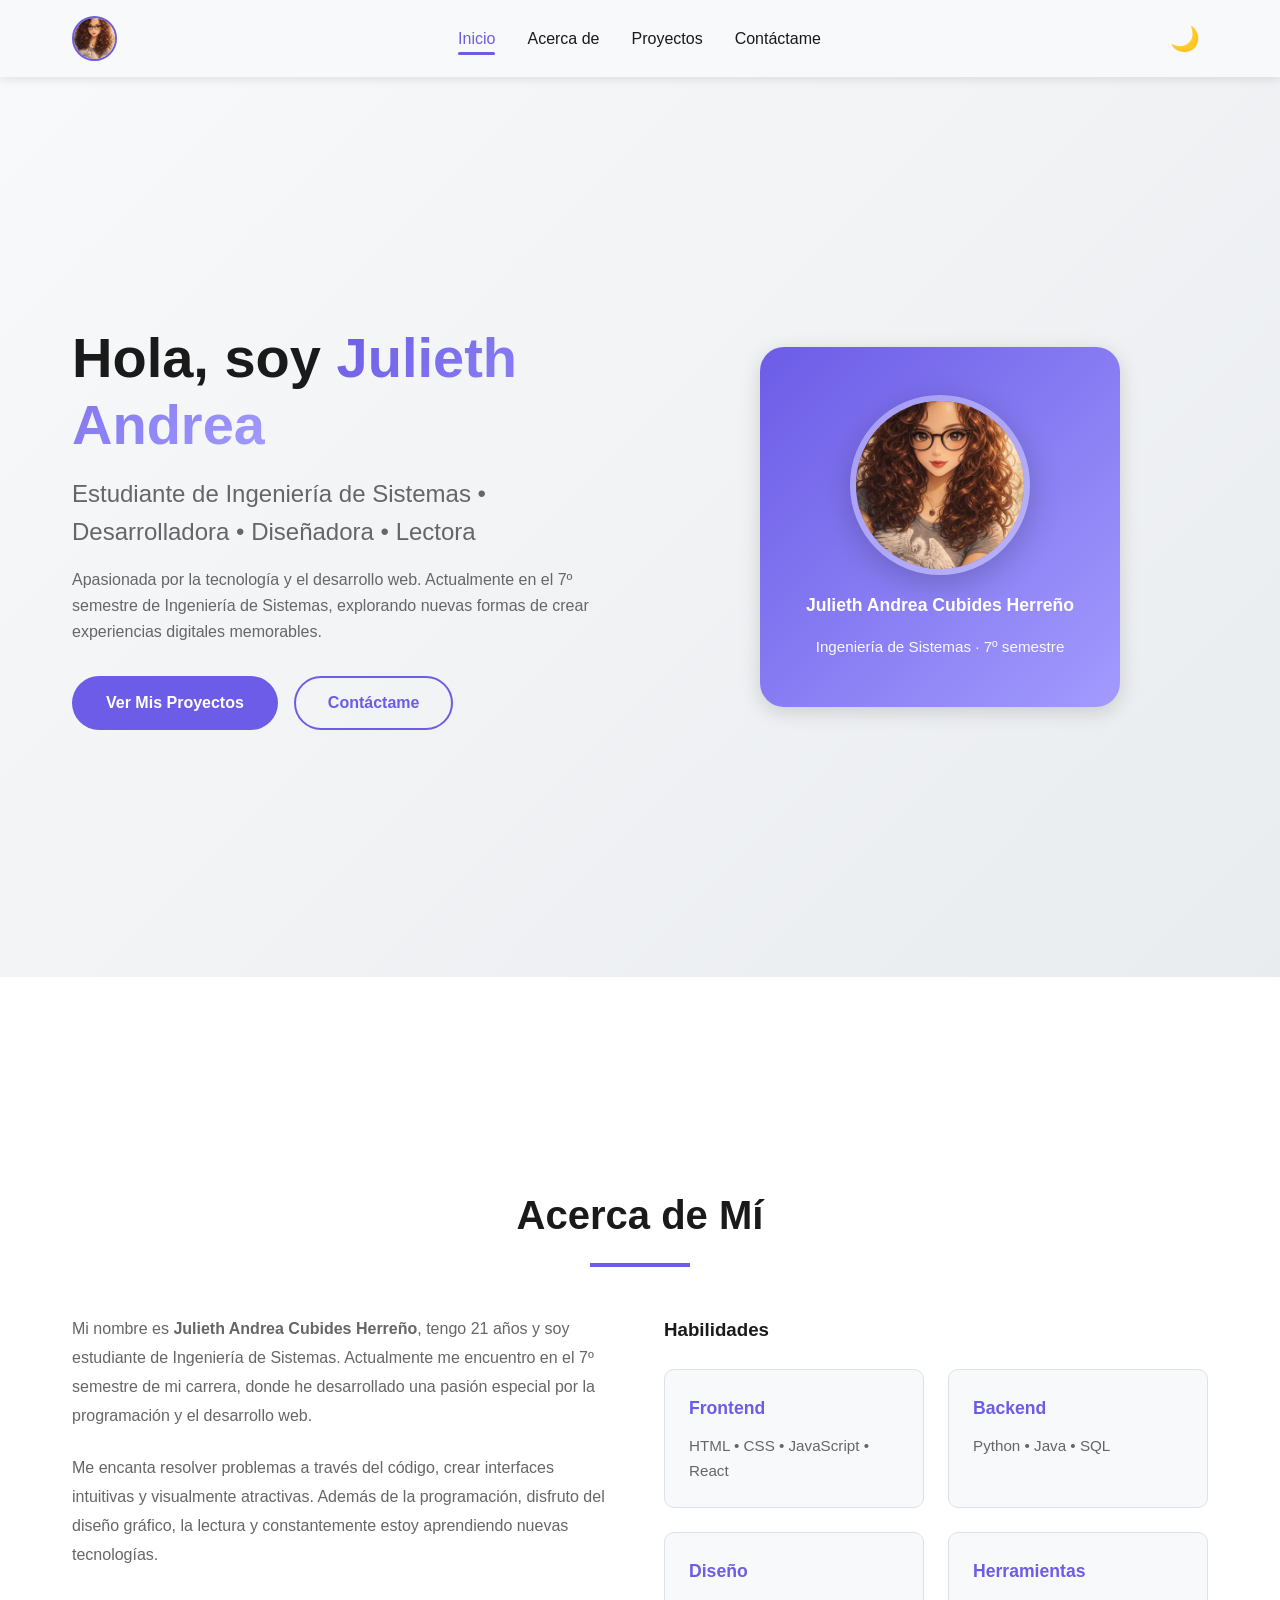
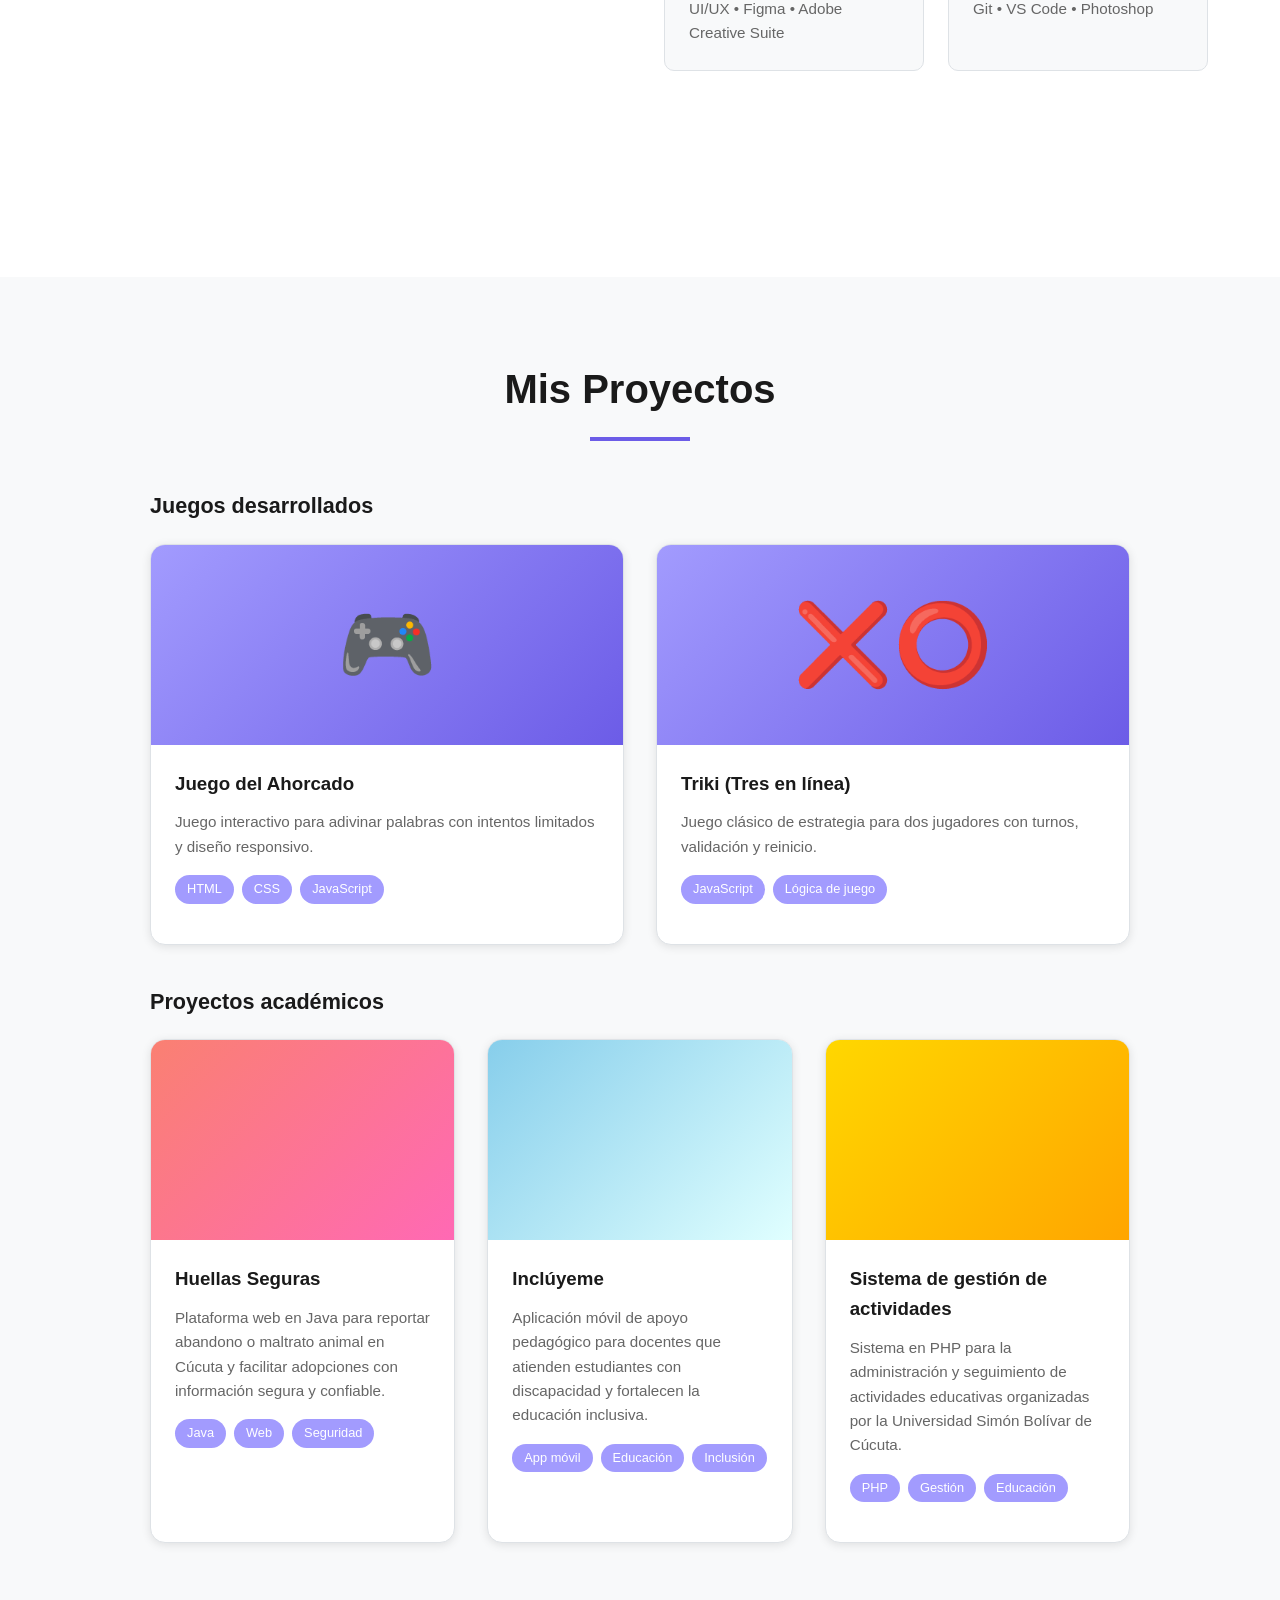
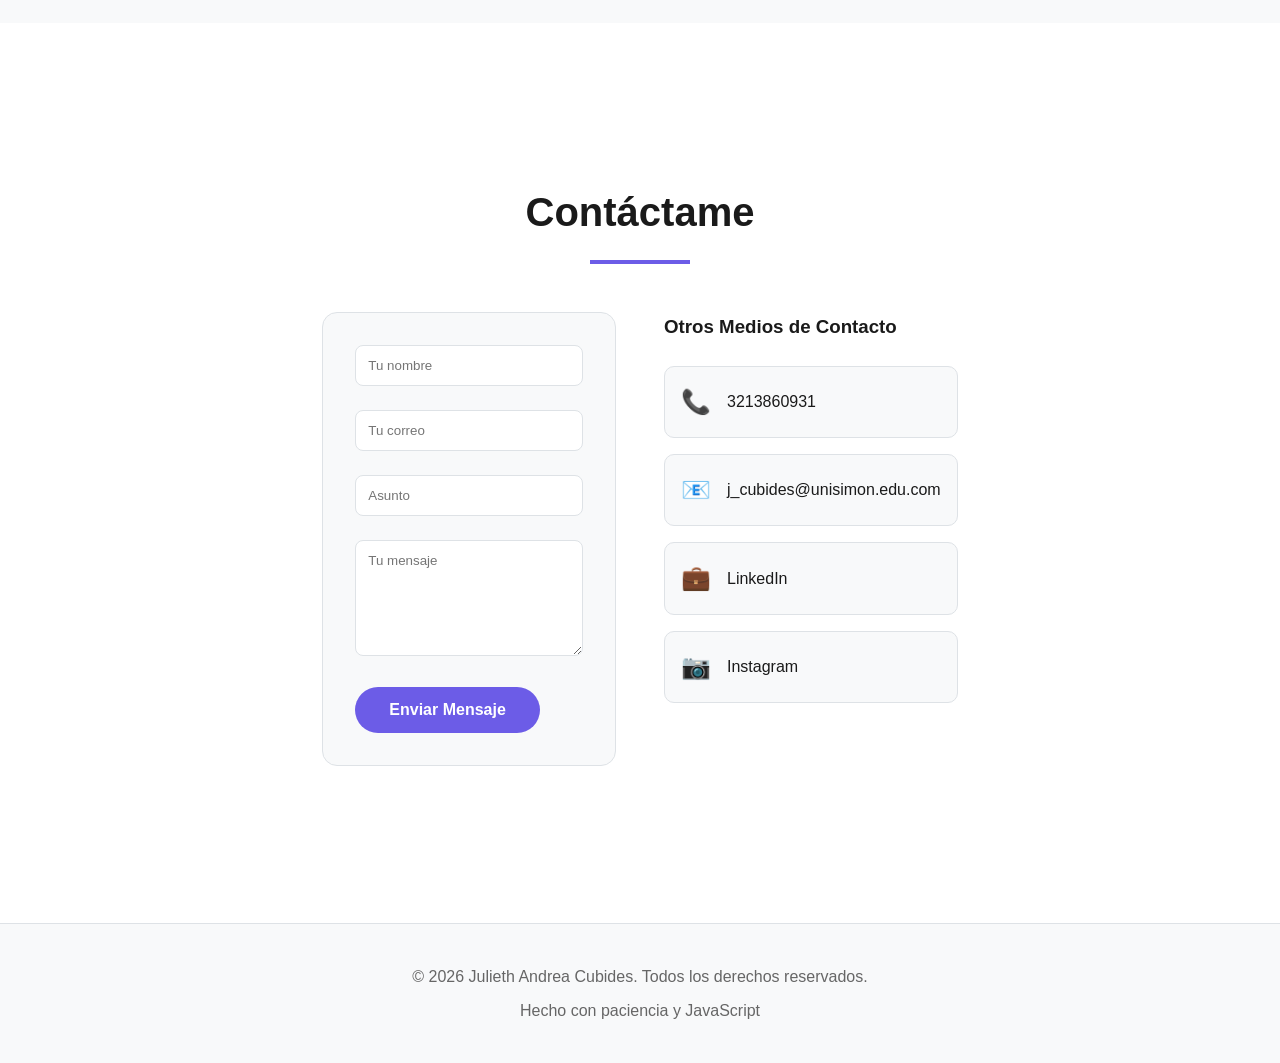
==== commit 993632aa: "Cambiar juegos a emojis en lugar de gradientes" ====
--- a/index.html
+++ b/index.html
@@ -104,7 +104,9 @@
             <div class="project-category-title">Juegos desarrollados</div>
             <div class="projects-grid">
                 <div class="project-card project-card-game">
-                    <div class="project-image project-image-game-1"></div>
+                    <div class="project-image project-emoji-container">
+                        <span class="project-emoji">🎮</span>
+                    </div>
                     <div class="project-content">
                         <h3>Juego del Ahorcado</h3>
                         <p>Juego interactivo para adivinar palabras con intentos limitados y diseño responsivo.</p>
@@ -117,7 +119,9 @@
                 </div>
 
                 <div class="project-card project-card-game">
-                    <div class="project-image project-image-game-2"></div>
+                    <div class="project-image project-emoji-container">
+                        <span class="project-emoji">❌⭕</span>
+                    </div>
                     <div class="project-content">
                         <h3>Triki (Tres en línea)</h3>
                         <p>Juego clásico de estrategia para dos jugadores con turnos, validación y reinicio.</p>
@@ -224,7 +228,7 @@
     <footer class="footer">
         <div class="container">
             <p>&copy; 2026 Julieth Andrea Cubides. Todos los derechos reservados.</p>
-            <p>Hecho con 💜 y JavaScript</p>
+            <p>Hecho con paciencia y JavaScript</p>
         </div>
     </footer>
 
--- a/css/styles.css
+++ b/css/styles.css
@@ -492,6 +492,18 @@
 }
 
 /* Estilos específicos para imágenes de proyectos */
+.project-emoji-container {
+    display: flex;
+    align-items: center;
+    justify-content: center;
+    background: linear-gradient(135deg, var(--accent-light) 0%, var(--accent-color) 100%);
+}
+
+.project-emoji {
+    font-size: 5rem;
+    line-height: 1;
+}
+
 .project-image-game-1 {
     background: linear-gradient(135deg, #FF6B6B 0%, #FF8E72 100%);
 }
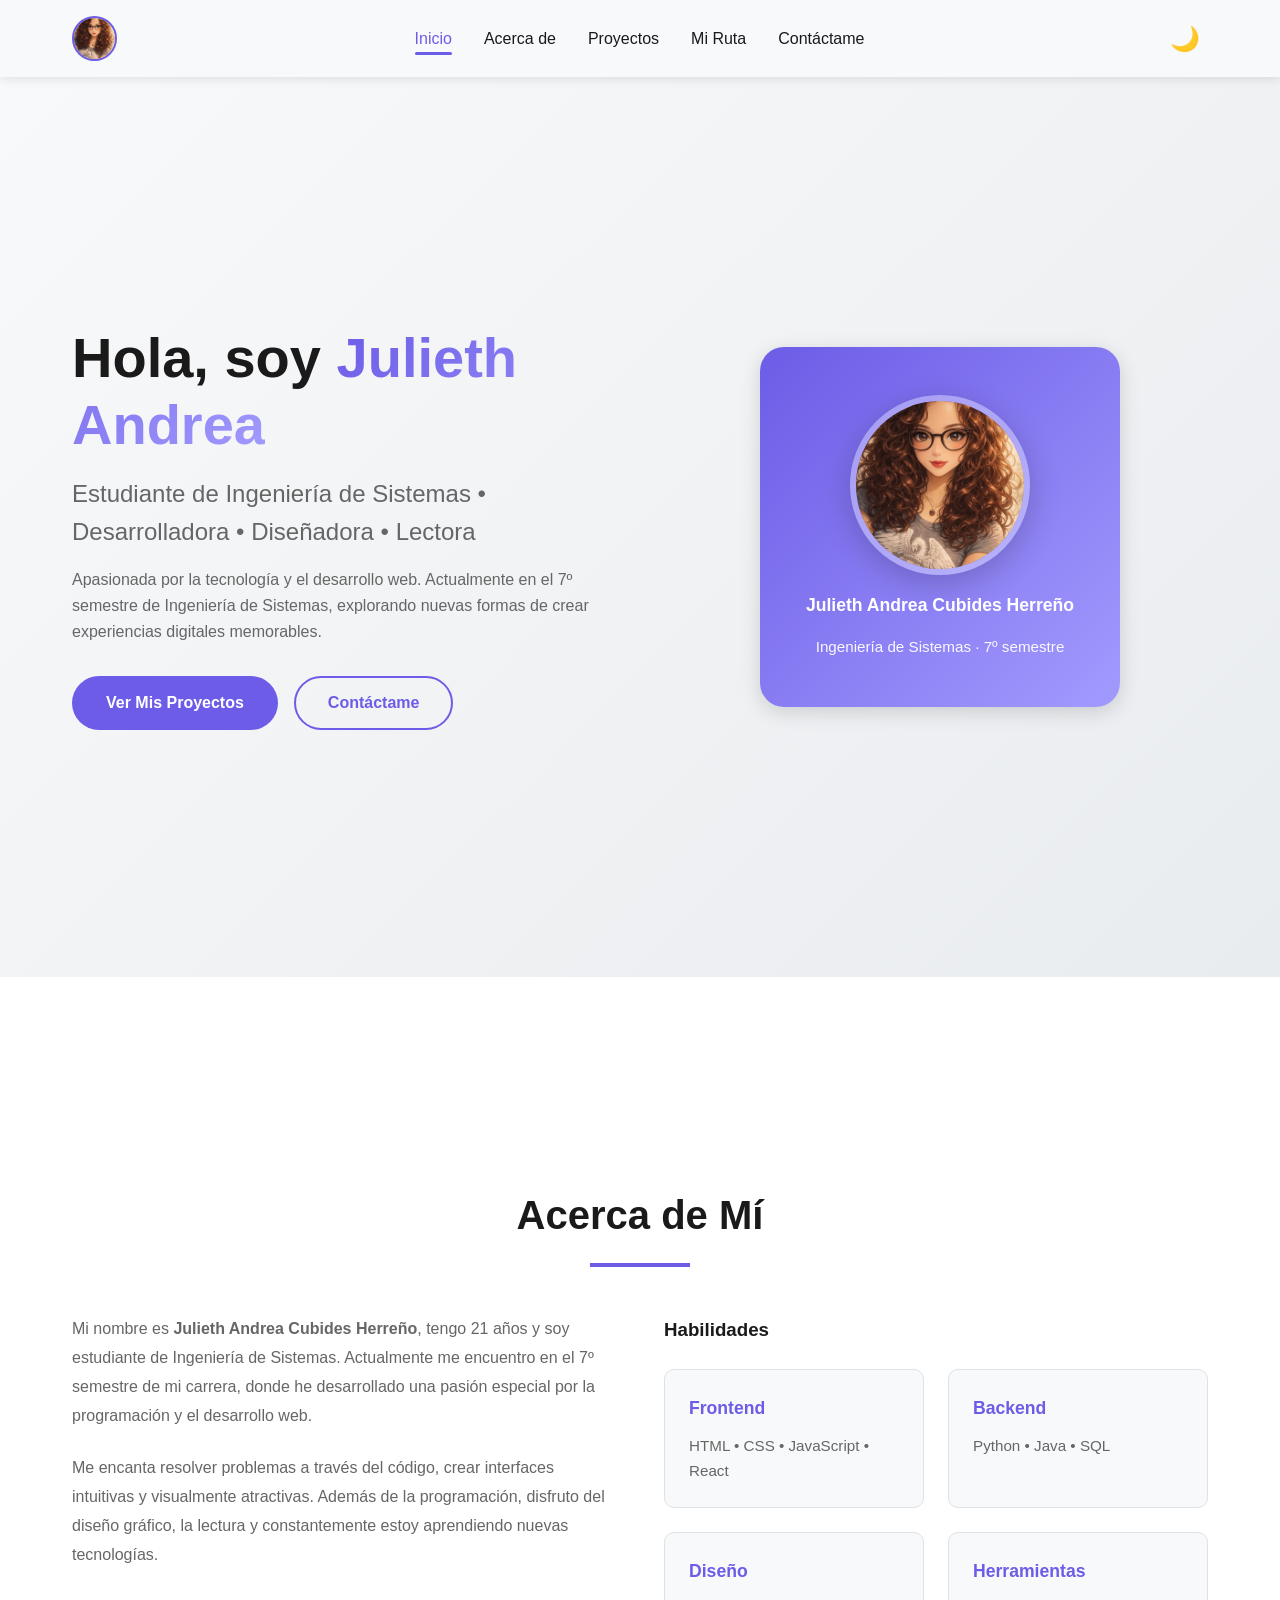
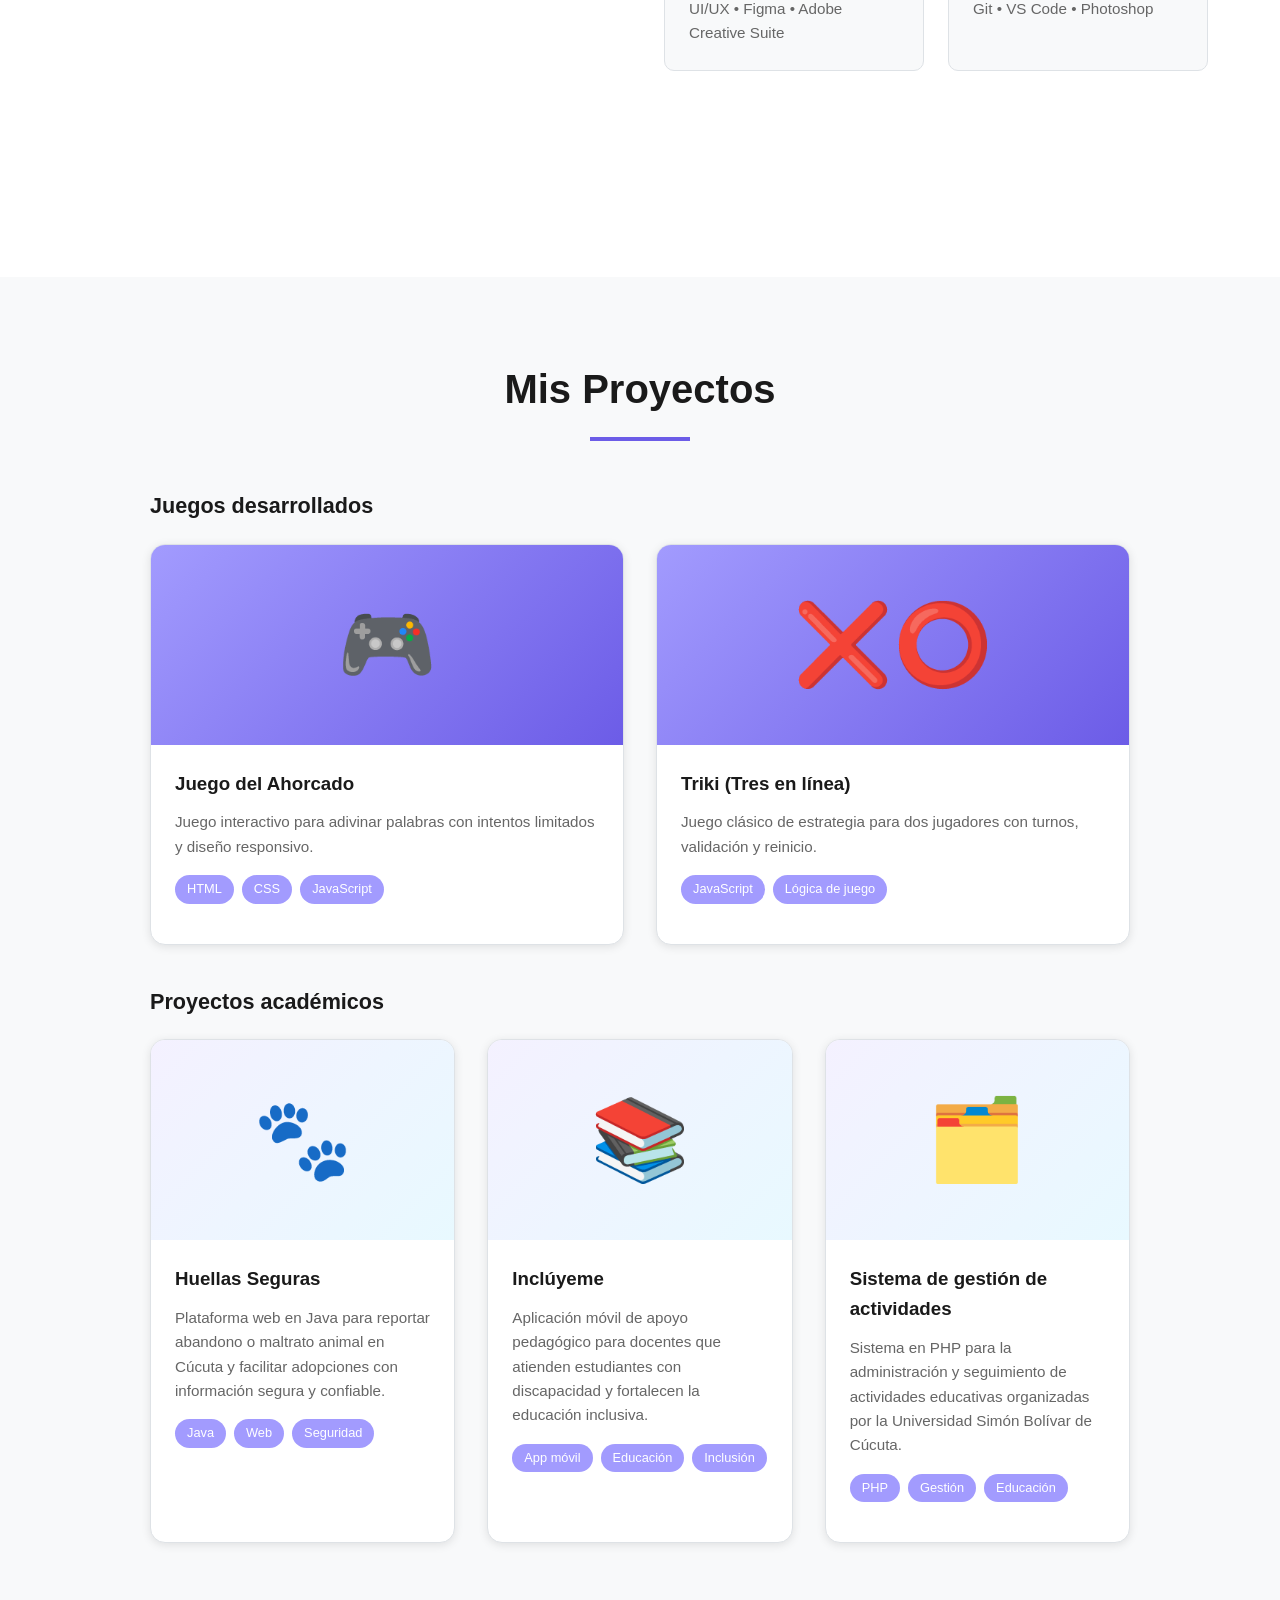
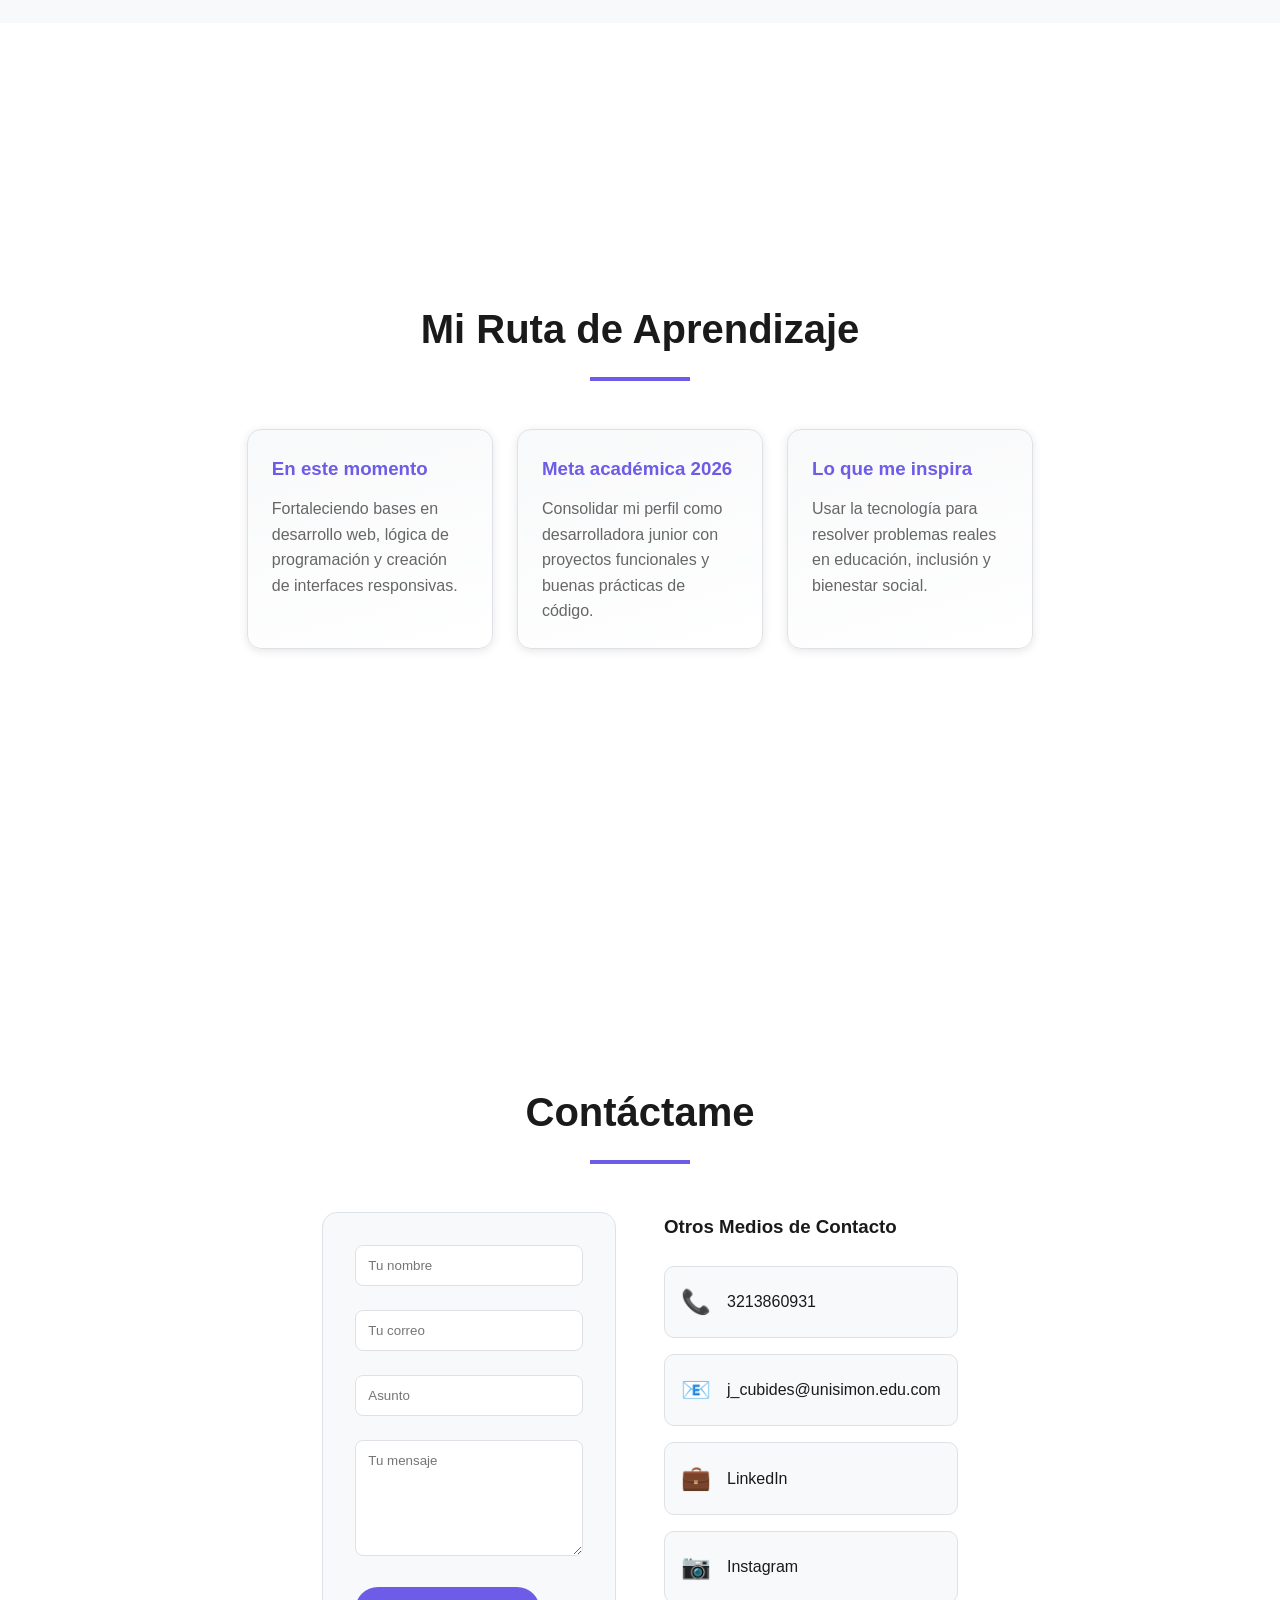
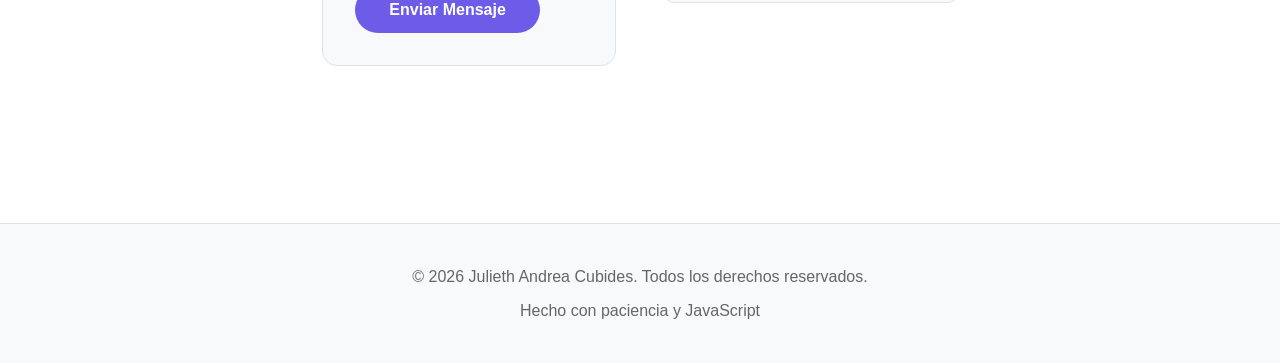
==== commit 504560d3: "Unificar proyectos con emojis y agregar bloque Mi Ruta" ====
--- a/index.html
+++ b/index.html
@@ -15,6 +15,7 @@
                 <li><a href="#home" class="nav-link active" data-section="home">Inicio</a></li>
                 <li><a href="#about" class="nav-link" data-section="about">Acerca de</a></li>
                 <li><a href="#projects" class="nav-link" data-section="projects">Proyectos</a></li>
+                <li><a href="#journey" class="nav-link" data-section="journey">Mi Ruta</a></li>
                 <li><a href="#contact" class="nav-link" data-section="contact">Contáctame</a></li>
             </ul>
             <button class="theme-toggle" id="themeToggle" title="Cambiar tema">
@@ -136,7 +137,9 @@
             <div class="project-category-title">Proyectos académicos</div>
             <div class="projects-grid projects-grid-secondary">
                 <div class="project-card project-card-wide">
-                    <div class="project-image project-image-1"></div>
+                    <div class="project-image project-emoji-container project-emoji-academic">
+                        <span class="project-emoji">🐾</span>
+                    </div>
                     <div class="project-content">
                         <h3>Huellas Seguras</h3>
                         <p>Plataforma web en Java para reportar abandono o maltrato animal en Cúcuta y facilitar adopciones con información segura y confiable.</p>
@@ -149,7 +152,9 @@
                 </div>
 
                 <div class="project-card project-card-wide">
-                    <div class="project-image project-image-2"></div>
+                    <div class="project-image project-emoji-container project-emoji-academic">
+                        <span class="project-emoji">📚</span>
+                    </div>
                     <div class="project-content">
                         <h3>Inclúyeme</h3>
                         <p>Aplicación móvil de apoyo pedagógico para docentes que atienden estudiantes con discapacidad y fortalecen la educación inclusiva.</p>
@@ -162,7 +167,9 @@
                 </div>
 
                 <div class="project-card project-card-wide">
-                    <div class="project-image project-image-3"></div>
+                    <div class="project-image project-emoji-container project-emoji-academic">
+                        <span class="project-emoji">🗂️</span>
+                    </div>
                     <div class="project-content">
                         <h3>Sistema de gestión de actividades</h3>
                         <p>Sistema en PHP para la administración y seguimiento de actividades educativas organizadas por la Universidad Simón Bolívar de Cúcuta.</p>
@@ -173,6 +180,27 @@
                         </div>
                     </div>
                 </div>
+            </div>
+        </div>
+    </section>
+
+    <!-- Journey Section -->
+    <section id="journey" class="section journey">
+        <div class="container">
+            <h2 class="section-title">Mi Ruta de Aprendizaje</h2>
+            <div class="journey-grid">
+                <article class="journey-card">
+                    <h3>En este momento</h3>
+                    <p>Fortaleciendo bases en desarrollo web, lógica de programación y creación de interfaces responsivas.</p>
+                </article>
+                <article class="journey-card">
+                    <h3>Meta académica 2026</h3>
+                    <p>Consolidar mi perfil como desarrolladora junior con proyectos funcionales y buenas prácticas de código.</p>
+                </article>
+                <article class="journey-card">
+                    <h3>Lo que me inspira</h3>
+                    <p>Usar la tecnología para resolver problemas reales en educación, inclusión y bienestar social.</p>
+                </article>
             </div>
         </div>
     </section>
--- a/css/styles.css
+++ b/css/styles.css
@@ -499,29 +499,52 @@
     background: linear-gradient(135deg, var(--accent-light) 0%, var(--accent-color) 100%);
 }
 
+.project-emoji-academic {
+    background: linear-gradient(135deg, #f4f1ff 0%, #e8f9ff 100%);
+}
+
+body.dark-theme .project-emoji-academic {
+    background: linear-gradient(135deg, #2a2440 0%, #1d2f45 100%);
+}
+
 .project-emoji {
     font-size: 5rem;
     line-height: 1;
 }
 
-.project-image-game-1 {
-    background: linear-gradient(135deg, #FF6B6B 0%, #FF8E72 100%);
-}
-
-.project-image-game-2 {
-    background: linear-gradient(135deg, #4ECDC4 0%, #44A08D 100%);
-}
-
-.project-image-1 {
-    background: linear-gradient(135deg, #FA8072 0%, #FF69B4 100%);
-}
-
-.project-image-2 {
-    background: linear-gradient(135deg, #87CEEB 0%, #E0FFFF 100%);
-}
-
-.project-image-3 {
-    background: linear-gradient(135deg, #FFD700 0%, #FFA500 100%);
+/* Journey Section */
+.journey {
+    background-color: var(--bg-primary);
+}
+
+.journey-grid {
+    display: grid;
+    grid-template-columns: repeat(auto-fit, minmax(240px, 1fr));
+    gap: 1.5rem;
+}
+
+.journey-card {
+    background: linear-gradient(165deg, var(--bg-secondary) 0%, var(--bg-primary) 100%);
+    border: 1px solid var(--border-color);
+    border-radius: 14px;
+    padding: 1.5rem;
+    box-shadow: var(--shadow);
+    transition: var(--transition);
+}
+
+.journey-card:hover {
+    transform: translateY(-6px);
+    box-shadow: var(--shadow-lg);
+    border-color: var(--accent-color);
+}
+
+.journey-card h3 {
+    color: var(--accent-color);
+    margin-bottom: 0.75rem;
+}
+
+.journey-card p {
+    color: var(--text-secondary);
 }
 
 /* Contact Section */
@@ -725,6 +748,10 @@
         grid-template-columns: 1fr;
     }
 
+    .project-emoji {
+        font-size: 4rem;
+    }
+
     .project-links {
         flex-direction: column;
     }
